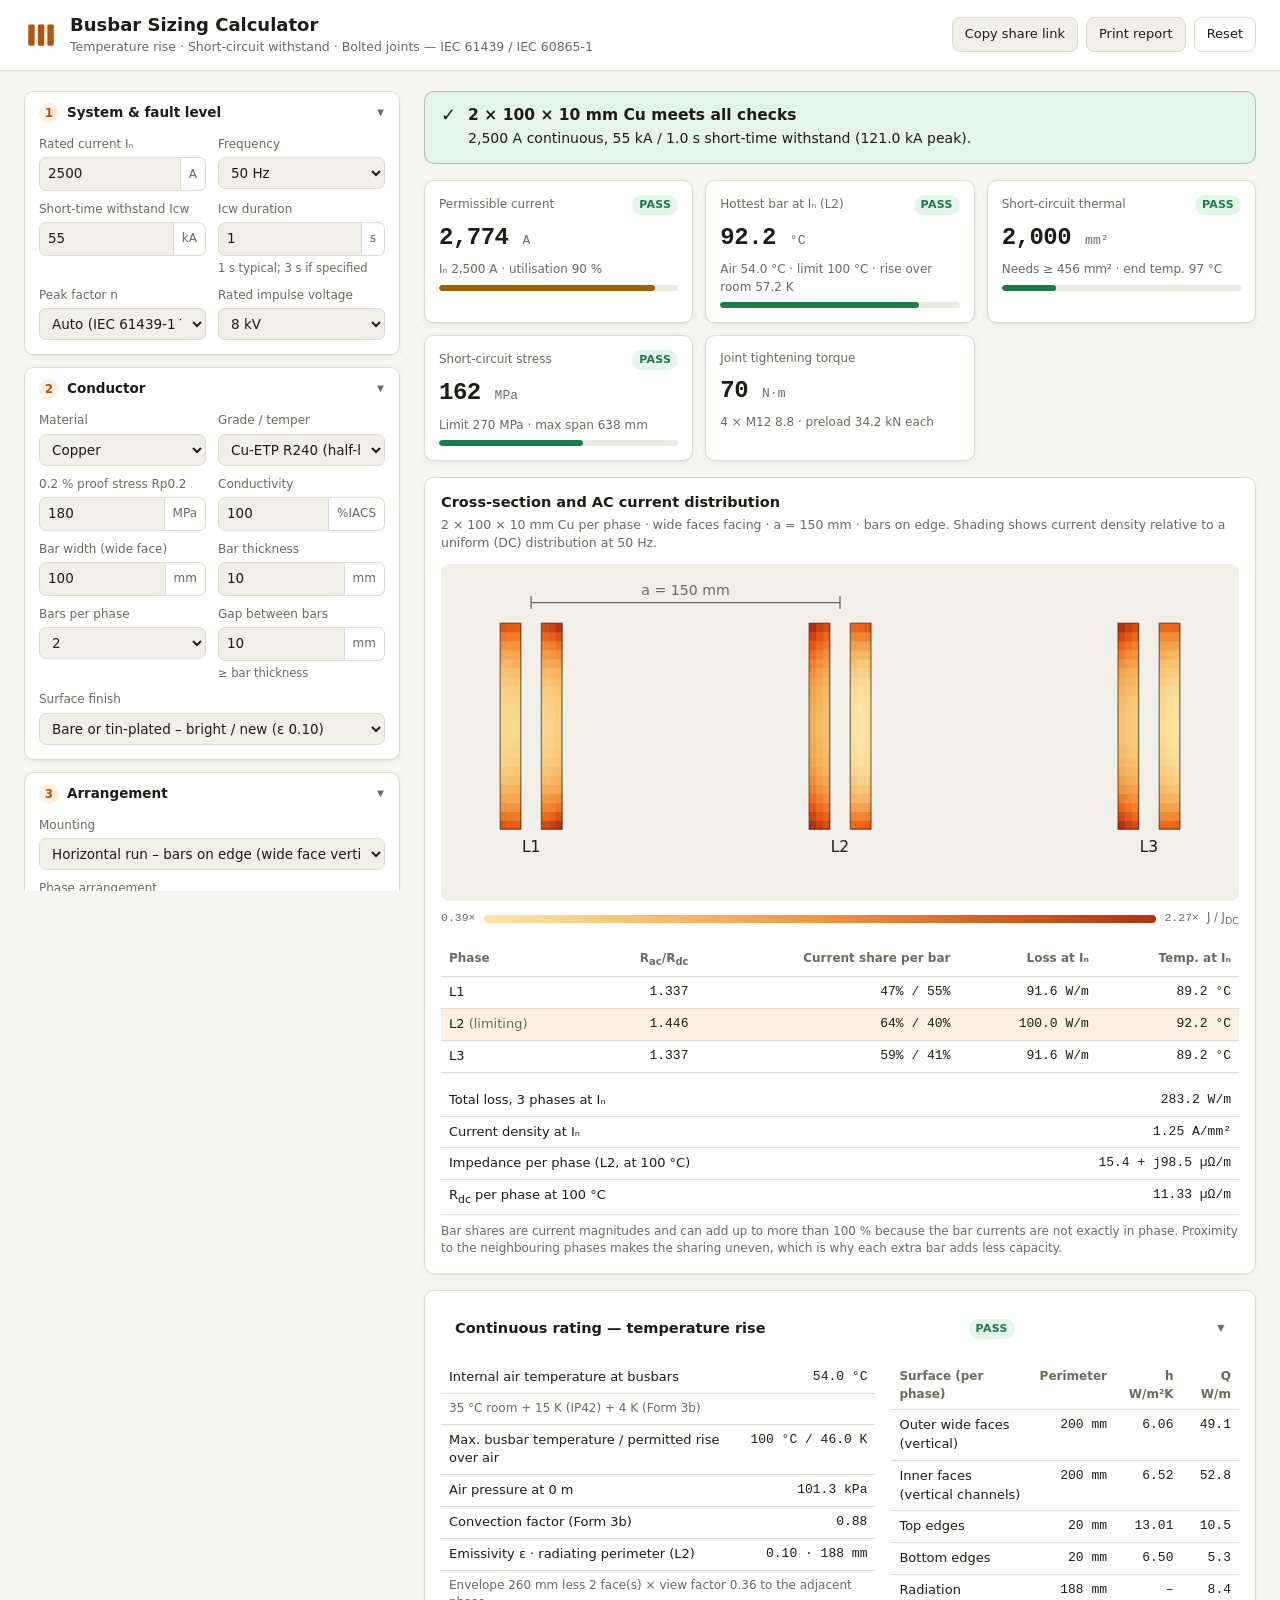
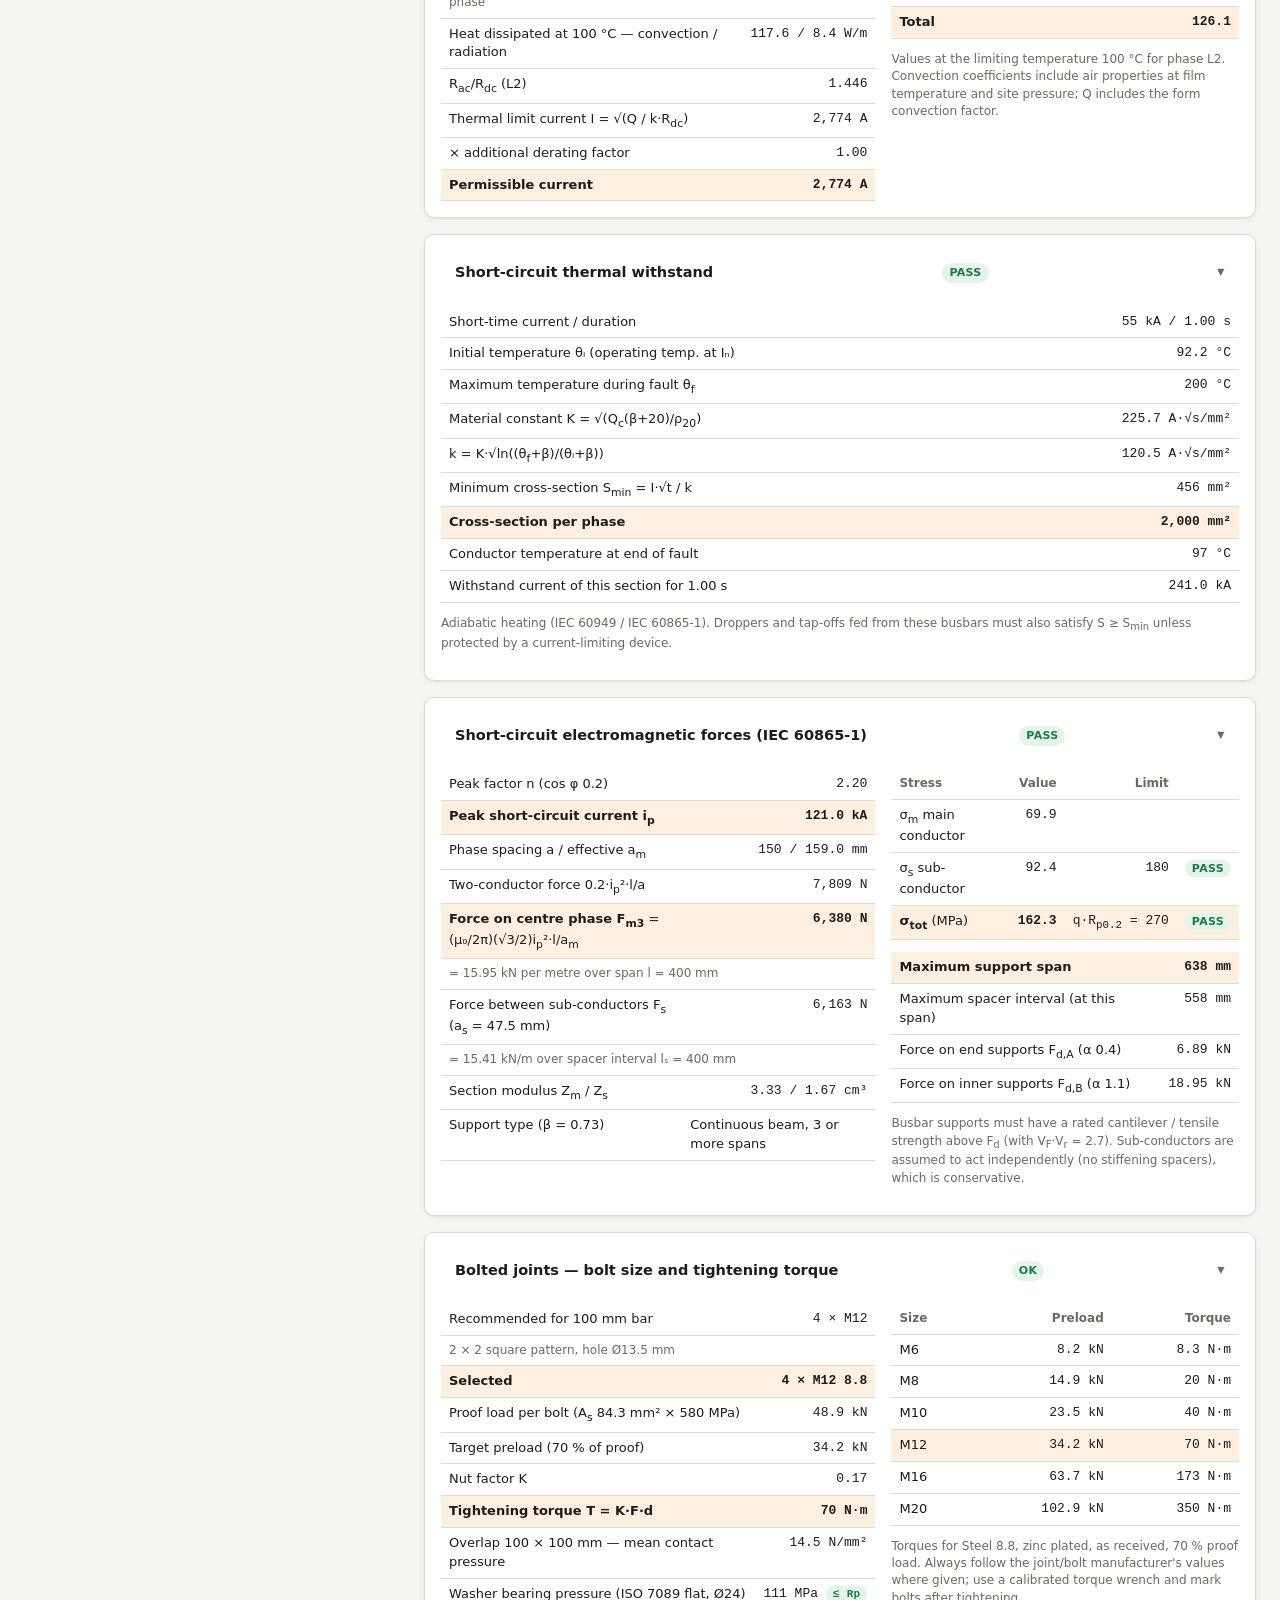
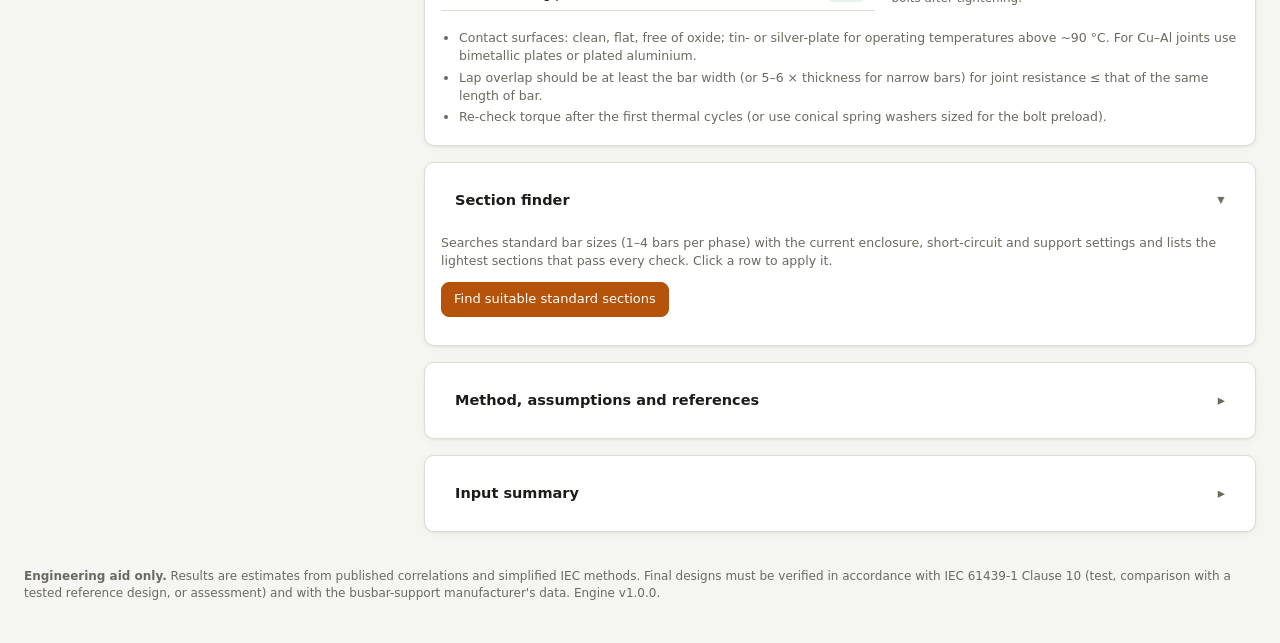
==== index.html @ fc618008 "Busbar sizing calculator: temperature rise, short-circuit withstand, bolted joints" ====
<!doctype html>
<html lang="en">
<head>
  <meta charset="utf-8">
  <meta name="viewport" content="width=device-width, initial-scale=1">
  <title>Busbar Sizing Calculator</title>
  <meta name="description" content="LV switchboard busbar sizing: temperature rise with IP rating, form of separation and internal air temperature; AC skin/proximity effect; IEC 60865-1 short-circuit forces and stresses; bolted-joint torque.">
  <link rel="icon" href="data:image/svg+xml,%3Csvg xmlns='http://www.w3.org/2000/svg' viewBox='0 0 32 32'%3E%3Crect x='4' y='6' width='6' height='20' rx='1' fill='%23b45309'/%3E%3Crect x='13' y='6' width='6' height='20' rx='1' fill='%23b45309'/%3E%3Crect x='22' y='6' width='6' height='20' rx='1' fill='%23b45309'/%3E%3C/svg%3E">
  <link rel="stylesheet" href="css/styles.css">
</head>
<body>
  <header class="topbar">
    <div class="brand">
      <svg viewBox="0 0 32 32" aria-hidden="true"><rect x="4" y="6" width="6" height="20" rx="1"/><rect x="13" y="6" width="6" height="20" rx="1"/><rect x="22" y="6" width="6" height="20" rx="1"/></svg>
      <div>
        <h1>Busbar Sizing Calculator</h1>
        <p>Temperature rise · Short-circuit withstand · Bolted joints &mdash; IEC 61439 / IEC 60865-1</p>
      </div>
    </div>
    <div class="actions">
      <button type="button" id="btn-share" class="btn">Copy share link</button>
      <button type="button" id="btn-print" class="btn">Print report</button>
      <button type="button" id="btn-reset" class="btn btn-ghost">Reset</button>
    </div>
  </header>

  <main class="layout">
    <aside class="inputs" id="inputs" aria-label="Inputs"></aside>
    <section class="results" id="results" aria-live="polite">
      <p class="muted">Loading…</p>
    </section>
  </main>

  <footer class="foot">
    <p><strong>Engineering aid only.</strong> Results are estimates from published correlations and simplified IEC methods. Final designs must be
      verified in accordance with IEC 61439-1 Clause 10 (test, comparison with a tested reference design, or assessment) and with the
      busbar-support manufacturer's data. <span id="version"></span></p>
  </footer>

  <div id="toast" class="toast" role="status" hidden></div>

  <script src="js/busbar-engine.js"></script>
  <script src="js/app.js"></script>
</body>
</html>
---- css/styles.css ----
:root {
  --bg: #f5f5f2;
  --surface: #ffffff;
  --surface-2: #f0efea;
  --border: #dddbd2;
  --text: #1d1c19;
  --muted: #6b6960;
  --accent: #b45309;
  --accent-soft: #fdf0e1;
  --ok: #1d7a46;
  --ok-soft: #e4f4ea;
  --warn: #9a6200;
  --warn-soft: #fff4d6;
  --bad: #b42318;
  --bad-soft: #fde8e6;
  --bar-track: #ebe9e2;
  --shadow: 0 1px 2px rgba(0,0,0,.05), 0 2px 8px rgba(0,0,0,.04);
  --mono: ui-monospace, "Cascadia Mono", "SF Mono", Consolas, monospace;
  --radius: 10px;
  color-scheme: light;
}
@media (prefers-color-scheme: dark) {
  :root:not([data-theme="light"]) {
    --bg: #161614;
    --surface: #1f1f1c;
    --surface-2: #262622;
    --border: #36352f;
    --text: #ecebe6;
    --muted: #a3a197;
    --accent: #f59e0b;
    --accent-soft: #3a2a12;
    --ok: #4ade80;
    --ok-soft: #14301f;
    --warn: #fbbf24;
    --warn-soft: #3a2f10;
    --bad: #f87171;
    --bad-soft: #3b1a17;
    --bar-track: #2f2e29;
    --shadow: none;
    color-scheme: dark;
  }
}
:root[data-theme="dark"] {
  --bg: #161614; --surface: #1f1f1c; --surface-2: #262622; --border: #36352f; --text: #ecebe6; --muted: #a3a197;
  --accent: #f59e0b; --accent-soft: #3a2a12; --ok: #4ade80; --ok-soft: #14301f; --warn: #fbbf24; --warn-soft: #3a2f10;
  --bad: #f87171; --bad-soft: #3b1a17; --bar-track: #2f2e29; --shadow: none; color-scheme: dark;
}

* { box-sizing: border-box; }
html { -webkit-text-size-adjust: 100%; }
body {
  margin: 0; background: var(--bg); color: var(--text);
  font: 14px/1.45 system-ui, -apple-system, "Segoe UI", Roboto, sans-serif;
}
h1, h2, h3 { margin: 0; line-height: 1.2; }
.muted { color: var(--muted); }
.num { font-family: var(--mono); font-variant-numeric: tabular-nums; }

/* ---------- top bar */
.topbar {
  display: flex; align-items: center; justify-content: space-between; gap: 16px; flex-wrap: wrap;
  padding: 14px 24px; background: var(--surface); border-bottom: 1px solid var(--border);
  position: sticky; top: 0; z-index: 5;
}
.brand { display: flex; align-items: center; gap: 12px; }
.brand svg { width: 34px; height: 34px; fill: var(--accent); flex: none; }
.brand h1 { font-size: 18px; }
.brand p { margin: 2px 0 0; color: var(--muted); font-size: 12.5px; }
.actions { display: flex; gap: 8px; flex-wrap: wrap; }
.btn {
  font: inherit; font-size: 13px; padding: 7px 12px; border-radius: 8px; cursor: pointer;
  border: 1px solid var(--border); background: var(--surface-2); color: var(--text);
}
.btn:hover { border-color: var(--accent); }
.btn-primary { background: var(--accent); border-color: var(--accent); color: #fff; }
.btn-primary:hover { filter: brightness(1.08); }
.btn-ghost { background: transparent; }

/* ---------- layout */
.layout {
  display: grid; grid-template-columns: minmax(300px, 380px) minmax(0, 1fr); gap: 20px;
  padding: 20px 24px; max-width: 1500px; margin: 0 auto; align-items: start;
}
.inputs { display: flex; flex-direction: column; gap: 12px; position: sticky; top: 84px; max-height: calc(100vh - 100px); overflow-y: auto; padding-right: 4px; }
.results { display: flex; flex-direction: column; gap: 16px; min-width: 0; }

/* ---------- input cards */
.card { background: var(--surface); border: 1px solid var(--border); border-radius: var(--radius); box-shadow: var(--shadow); }
details.card > summary {
  list-style: none; cursor: pointer; padding: 11px 14px; font-weight: 600; font-size: 13.5px;
  display: flex; align-items: center; justify-content: space-between; gap: 8px;
}
details.card > summary::-webkit-details-marker { display: none; }
details.card > summary::after { content: "▸"; color: var(--muted); transition: transform .15s; }
details.card[open] > summary::after { transform: rotate(90deg); }
details.card > summary .step {
  display: inline-grid; place-items: center; width: 20px; height: 20px; border-radius: 50%;
  background: var(--accent-soft); color: var(--accent); font-size: 11.5px; margin-right: 8px;
}
.fields { padding: 2px 14px 14px; display: grid; grid-template-columns: 1fr 1fr; gap: 10px 12px; }
.field { display: flex; flex-direction: column; gap: 4px; min-width: 0; }
.field.full { grid-column: 1 / -1; }
.field label { font-size: 12px; color: var(--muted); }
.field .control { display: flex; align-items: stretch; }
.field input, .field select {
  font: inherit; font-size: 13.5px; width: 100%; min-width: 0; padding: 6px 8px; border-radius: 7px;
  border: 1px solid var(--border); background: var(--surface-2); color: var(--text);
}
.field input:focus, .field select:focus { outline: 2px solid var(--accent); outline-offset: -1px; border-color: var(--accent); }
.field .unit {
  display: grid; place-items: center; padding: 0 8px; font-size: 12px; color: var(--muted);
  border: 1px solid var(--border); border-left: 0; border-radius: 0 7px 7px 0; background: var(--surface);
}
.field .control.has-unit input { border-radius: 7px 0 0 7px; }
.field .hint { font-size: 11.5px; color: var(--muted); }
.field[hidden] { display: none; }

.assume-table { width: 100%; border-collapse: collapse; font-size: 12.5px; }
.assume-table th, .assume-table td { padding: 4px 6px; text-align: left; border-bottom: 1px solid var(--border); }
.assume-table input { width: 64px; font: inherit; font-size: 12.5px; padding: 3px 6px; border-radius: 6px; border: 1px solid var(--border); background: var(--surface-2); color: var(--text); }
.assume-wrap { grid-column: 1 / -1; display: flex; flex-direction: column; gap: 10px; }
.assume-wrap h4 { margin: 4px 0 0; font-size: 12.5px; }

/* ---------- results */
.banner { padding: 14px 16px; border-radius: var(--radius); border: 1px solid; display: flex; gap: 12px; align-items: flex-start; }
.banner.ok { background: var(--ok-soft); border-color: color-mix(in srgb, var(--ok) 35%, transparent); }
.banner.bad { background: var(--bad-soft); border-color: color-mix(in srgb, var(--bad) 35%, transparent); }
.banner.warn { background: var(--warn-soft); border-color: color-mix(in srgb, var(--warn) 35%, transparent); }
.banner .icon { font-size: 18px; line-height: 1; }
.banner h2 { font-size: 15.5px; }
.banner ul { margin: 6px 0 0; padding-left: 18px; }
.banner p { margin: 4px 0 0; }

.kpis { display: grid; grid-template-columns: repeat(auto-fit, minmax(200px, 1fr)); gap: 12px; }
.kpi { padding: 14px; display: flex; flex-direction: column; gap: 6px; }
.kpi .label { font-size: 12px; color: var(--muted); display: flex; justify-content: space-between; align-items: center; gap: 6px; }
.kpi .value { font-size: 24px; font-weight: 650; font-family: var(--mono); letter-spacing: -0.5px; }
.kpi .value small { font-size: 13px; font-weight: 500; color: var(--muted); letter-spacing: 0; }
.kpi .sub { font-size: 12px; color: var(--muted); }
.meter { height: 6px; border-radius: 3px; background: var(--bar-track); overflow: hidden; }
.meter > span { display: block; height: 100%; border-radius: 3px; background: var(--ok); }
.meter.warn > span { background: var(--warn); }
.meter.bad > span { background: var(--bad); }

.badge { font-size: 11px; font-weight: 650; padding: 2px 7px; border-radius: 99px; letter-spacing: .3px; white-space: nowrap; }
.badge.ok { background: var(--ok-soft); color: var(--ok); }
.badge.bad { background: var(--bad-soft); color: var(--bad); }
.badge.warn { background: var(--warn-soft); color: var(--warn); }

.panel { padding: 16px; }
.panel > h3, details.panel > summary { font-size: 14.5px; font-weight: 650; }
details.panel > summary { cursor: pointer; list-style: none; display: flex; justify-content: space-between; align-items: center; gap: 8px; }
details.panel > summary::-webkit-details-marker { display: none; }
details.panel > summary::after { content: "▸"; color: var(--muted); transition: transform .15s; }
details.panel[open] > summary::after { transform: rotate(90deg); }
details.panel[open] > summary { margin-bottom: 12px; }
.panel .lead { margin: 4px 0 12px; color: var(--muted); font-size: 12.5px; }

.grid-2 { display: grid; grid-template-columns: minmax(0, 1.25fr) minmax(0, 1fr); gap: 16px; align-items: start; }
.grid-xsec { grid-template-columns: minmax(0, 1fr) minmax(0, 1fr); }
.grid-xsec .xsec { max-height: 420px; }
@media (max-width: 1400px) { .grid-xsec { grid-template-columns: 1fr; } }

table.data { width: 100%; border-collapse: collapse; font-size: 13px; }
table.data th, table.data td { padding: 6px 8px; border-bottom: 1px solid var(--border); text-align: left; vertical-align: top; }
table.data th { font-weight: 600; color: var(--muted); font-size: 12px; }
table.data td.r, table.data th.r { text-align: right; }
table.data td.num { font-family: var(--mono); white-space: nowrap; text-align: right; }
table.data tr.sub td { color: var(--muted); font-size: 12px; }
table.data tr.highlight td { background: var(--accent-soft); }
table.data tr.click { cursor: pointer; }
table.data tr.click:hover td { background: var(--surface-2); }
.table-scroll { overflow-x: auto; }

.xsec { width: 100%; height: auto; display: block; background: var(--surface-2); border-radius: 8px; }
.xsec text { font: 12px system-ui, sans-serif; fill: var(--text); }
.xsec .dim { stroke: var(--muted); stroke-width: 1; fill: none; }
.xsec .dimtext { fill: var(--muted); font-size: 11px; }
.legend { display: flex; align-items: center; gap: 8px; font-size: 11.5px; color: var(--muted); margin-top: 8px; }
.legend .ramp { flex: 1; height: 8px; border-radius: 4px; }

.notes { margin: 10px 0 0; padding-left: 18px; font-size: 12.5px; }
.notes li { margin: 3px 0; }
.formula { font-family: var(--mono); font-size: 12.5px; background: var(--surface-2); padding: 2px 6px; border-radius: 5px; }
.method h4 { margin: 14px 0 4px; font-size: 13px; }
.method p, .method li { font-size: 12.8px; color: var(--text); }
.method ul { padding-left: 18px; }

.foot { max-width: 1500px; margin: 0 auto; padding: 4px 24px 28px; color: var(--muted); font-size: 12px; }

.toast {
  position: fixed; bottom: 20px; left: 50%; transform: translateX(-50%); background: var(--text); color: var(--bg);
  padding: 9px 16px; border-radius: 8px; font-size: 13px; z-index: 20; box-shadow: 0 4px 16px rgba(0,0,0,.2);
}
.print-only { display: none; }

@media (max-width: 980px) {
  .layout { grid-template-columns: 1fr; padding: 16px; }
  .inputs { position: static; max-height: none; overflow: visible; padding-right: 0; }
  .grid-2 { grid-template-columns: 1fr; }
  .topbar { padding: 12px 16px; position: static; }
}
@media (max-width: 420px) {
  .fields { grid-template-columns: 1fr; }
  .kpi .value { font-size: 21px; }
}

@media print {
  :root { --bg: #fff; --surface: #fff; --surface-2: #f6f6f6; --text: #000; --muted: #444; --border: #ccc; }
  body { font-size: 11px; }
  .topbar .actions, .inputs, #autosize-panel, .no-print { display: none !important; }
  .topbar { position: static; border: 0; padding: 0 0 8px; }
  .layout { display: block; padding: 0; }
  .results { gap: 10px; }
  .card { box-shadow: none; break-inside: avoid; }
  details.panel > summary::after { display: none; }
  .print-only { display: block; }
}
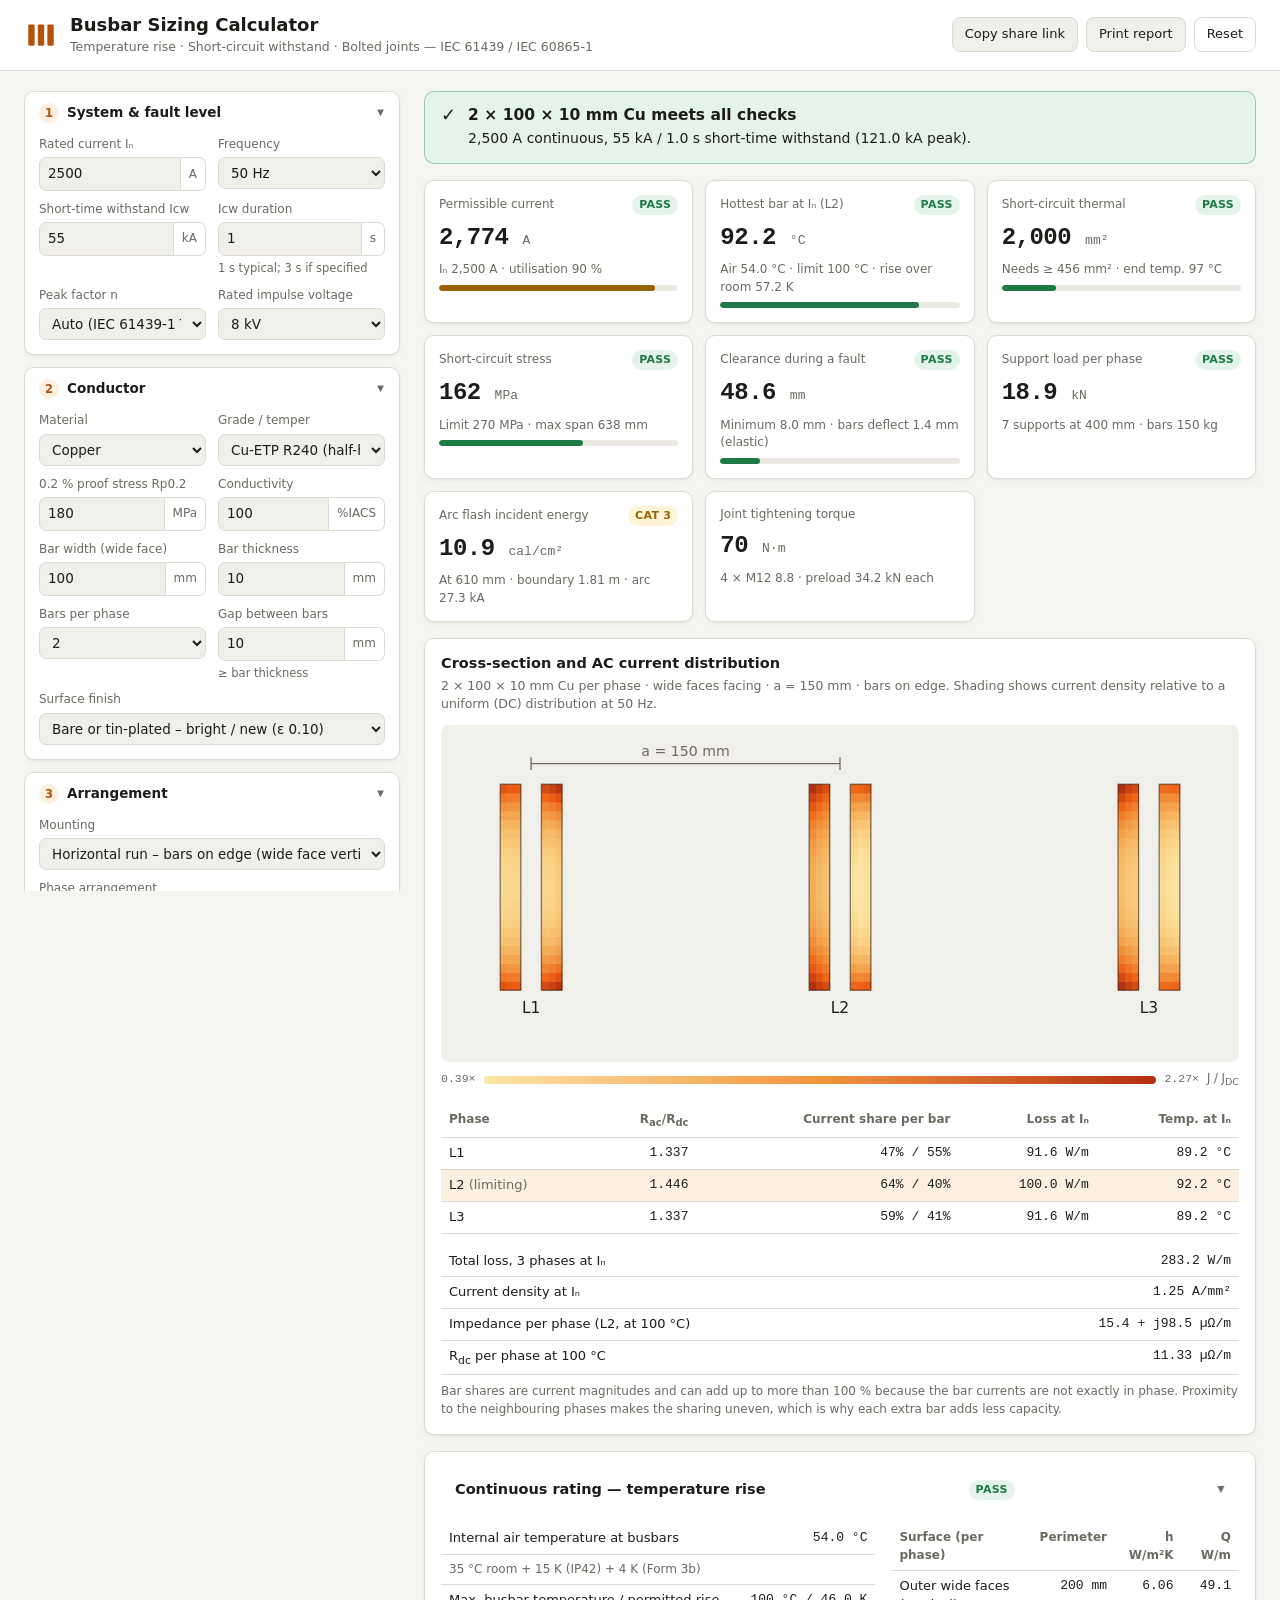
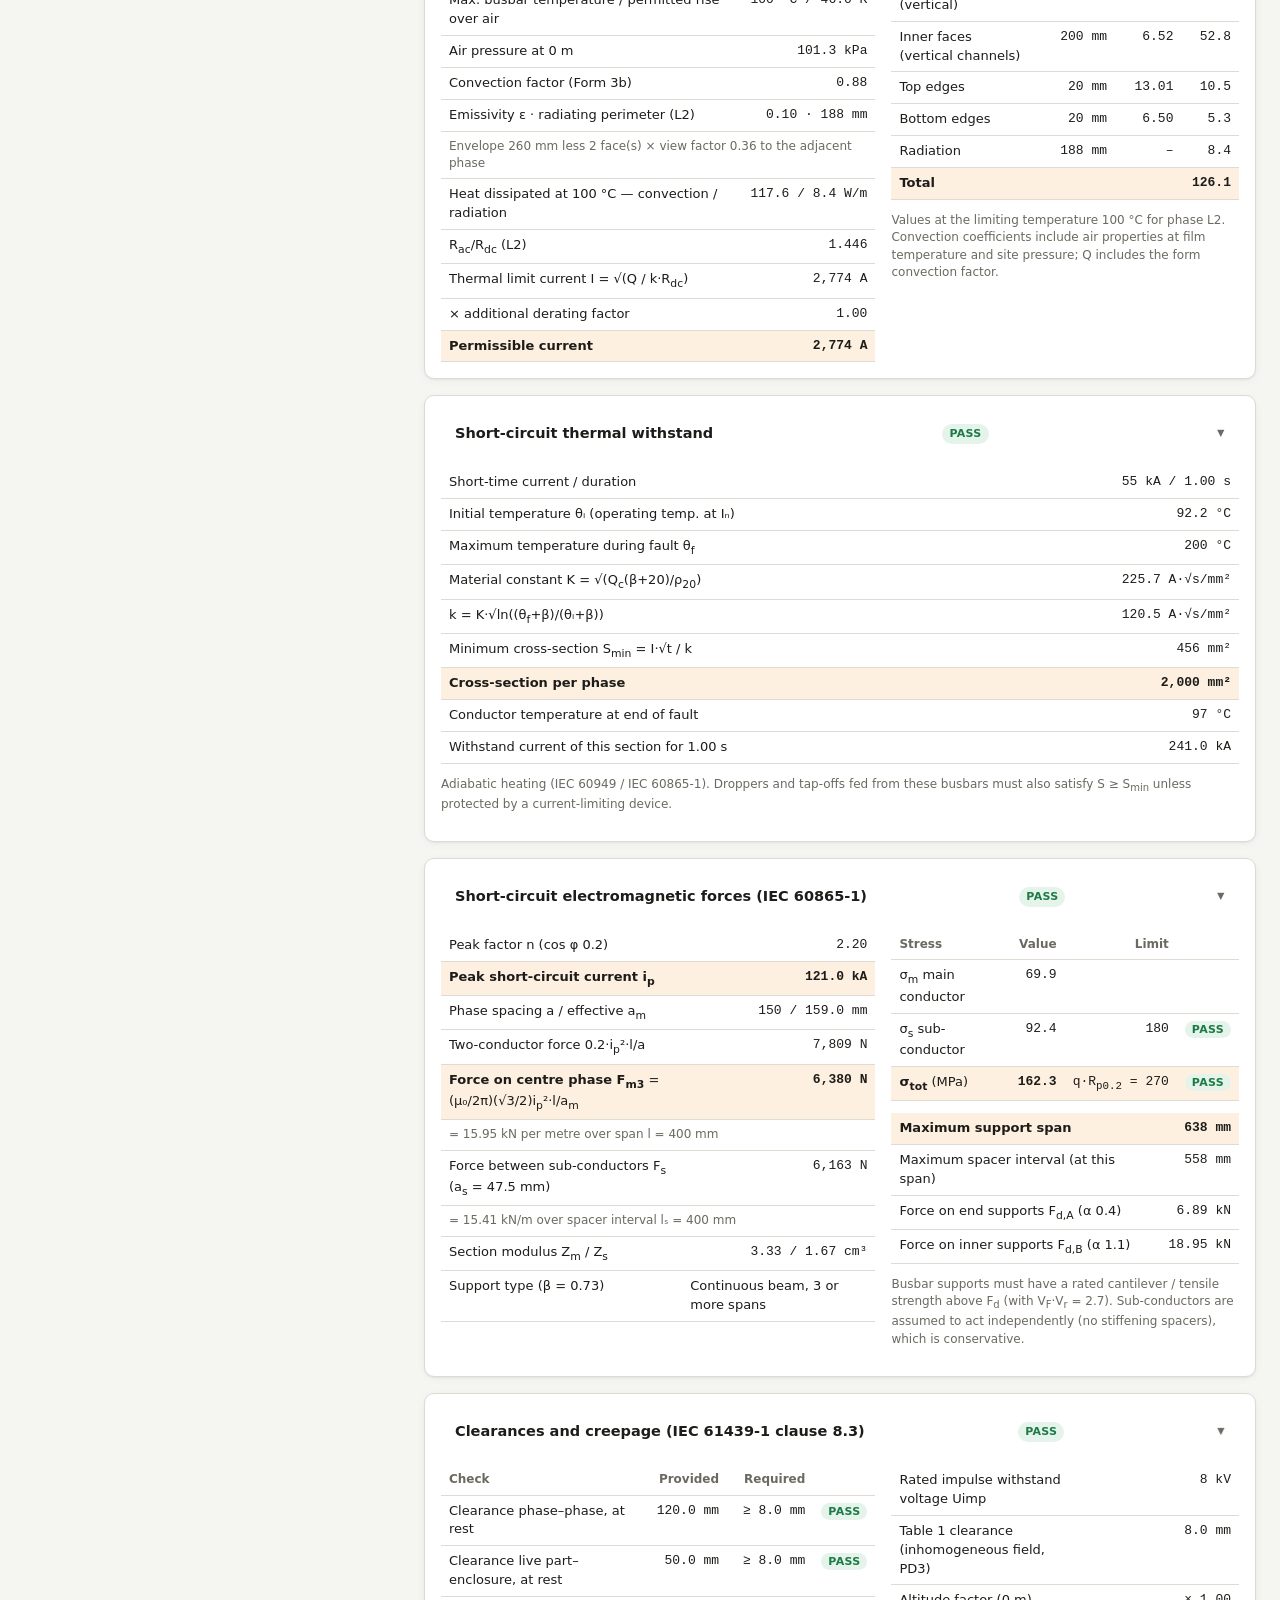
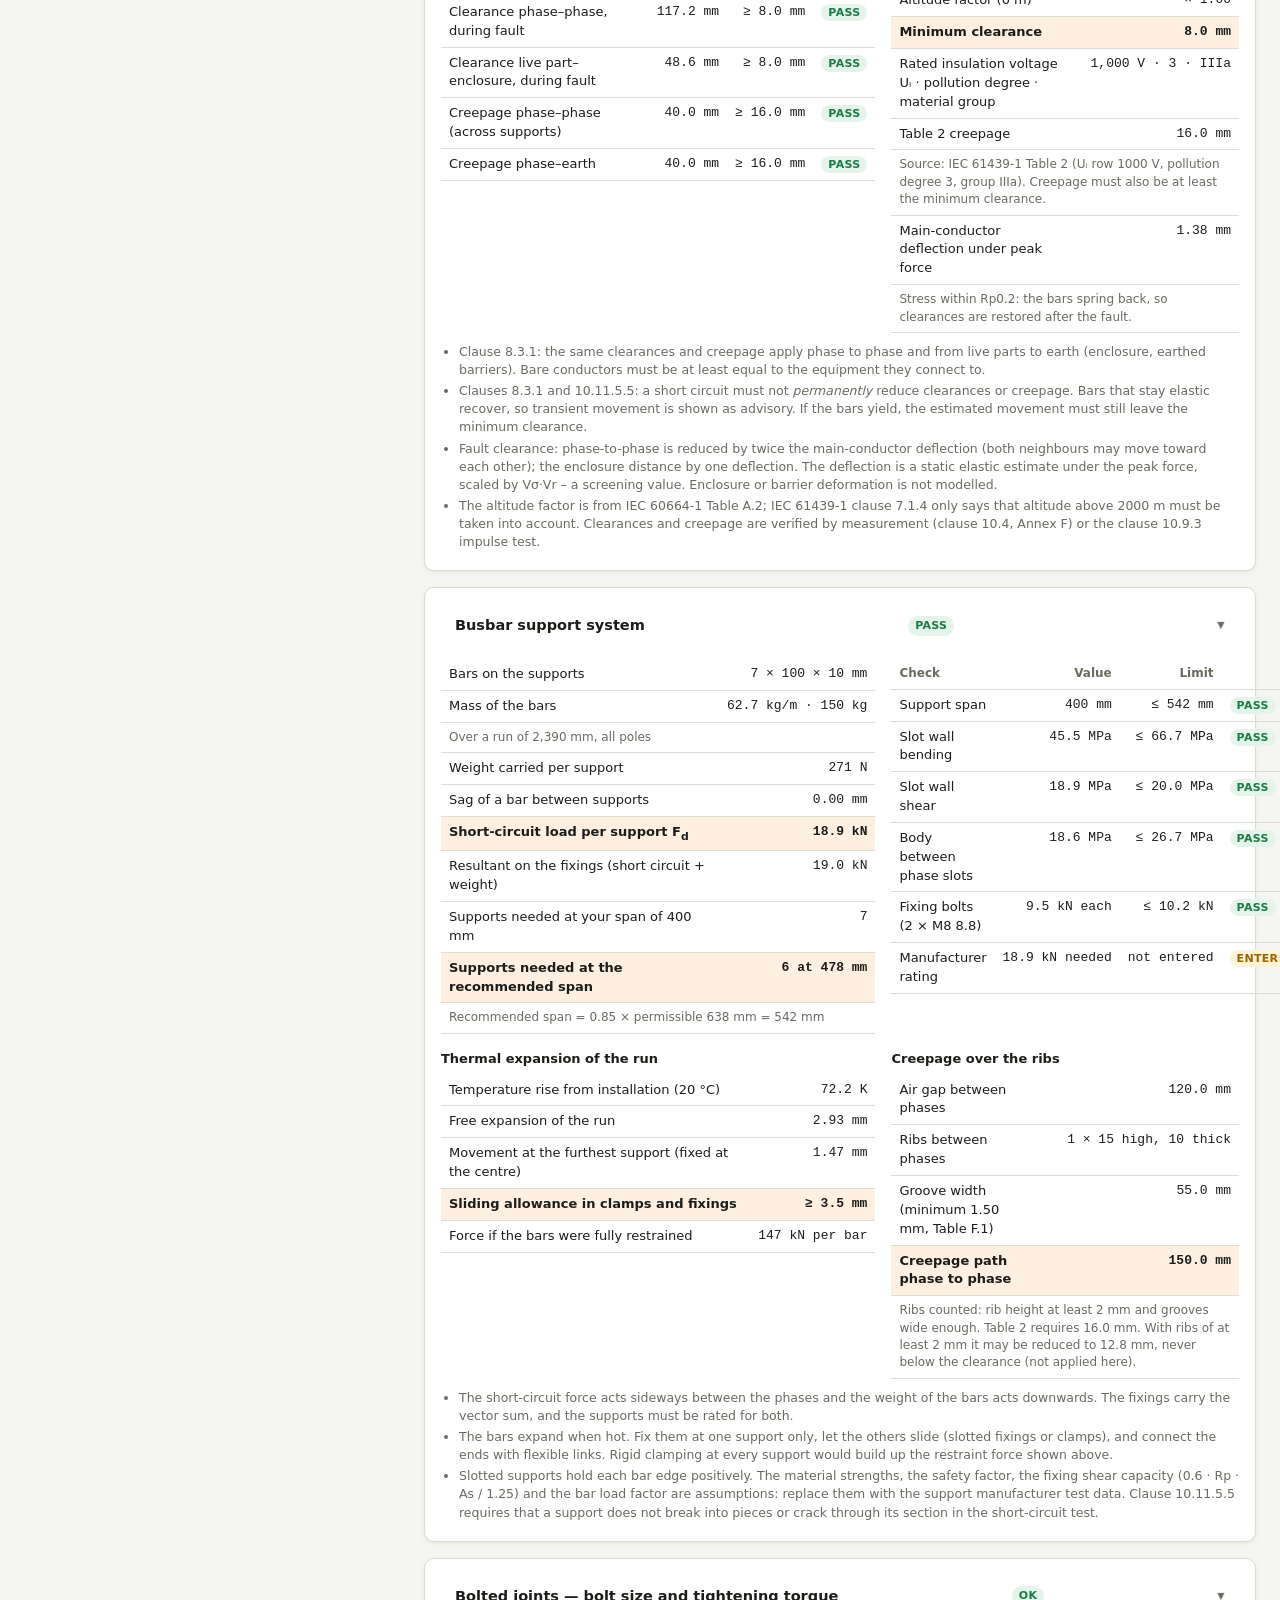
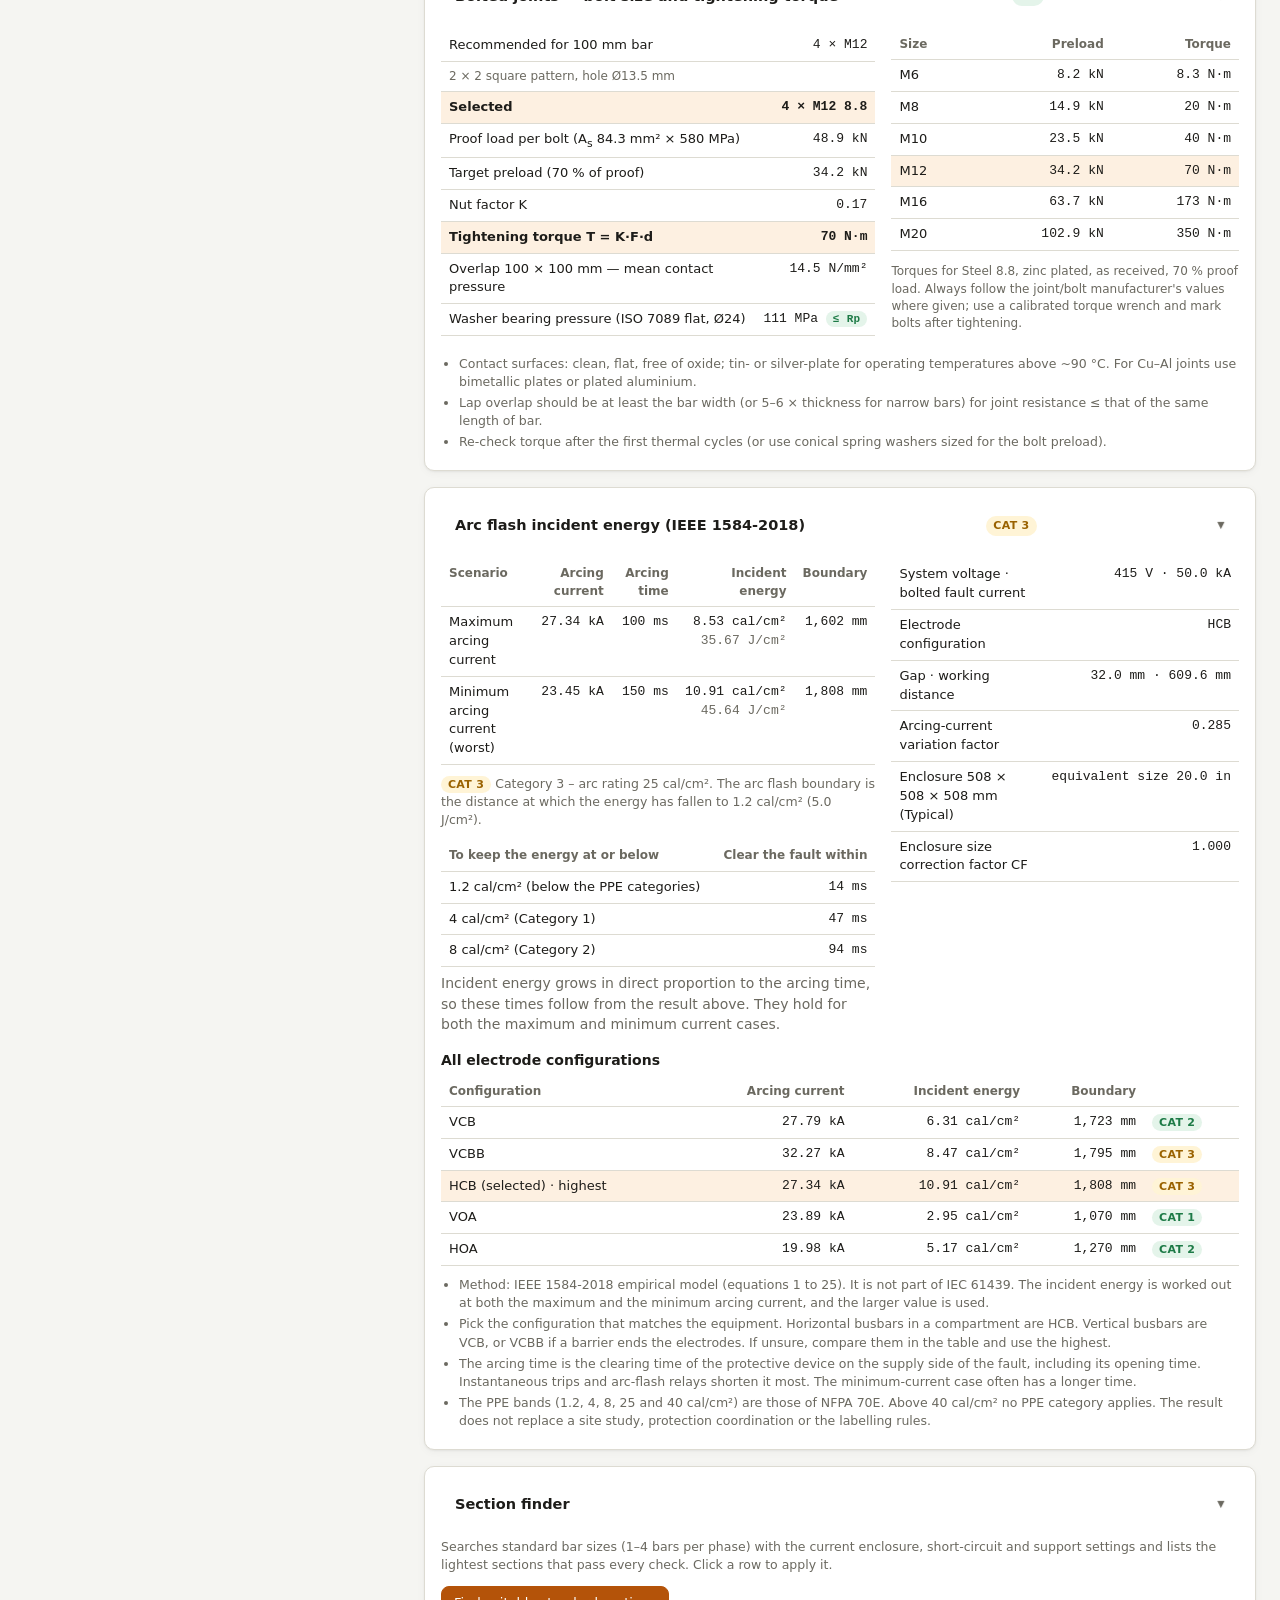
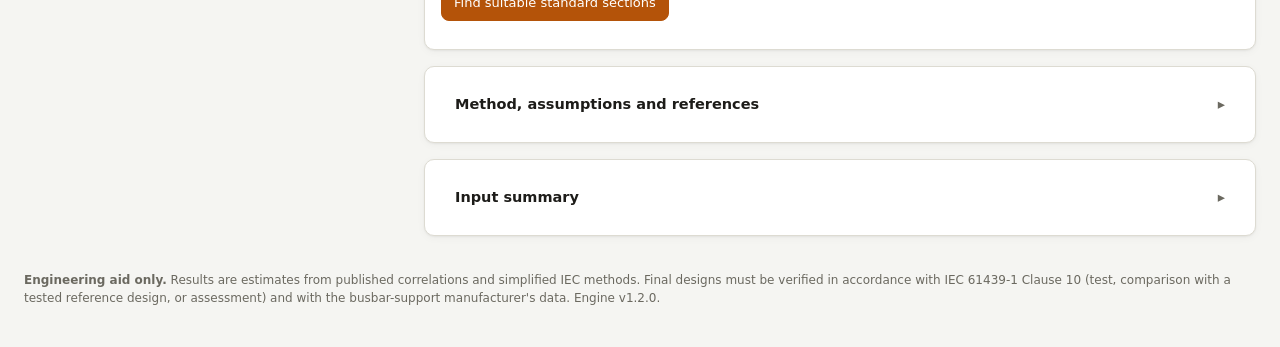
==== commit 4f2afbd8: "Add arc flash calculation (IEEE 1584-2018) New js/arcflash.js with the IEEE 1584-2018 model for 208 " ====
--- a/index.html
+++ b/index.html
@@ -40,6 +40,7 @@
   <div id="toast" class="toast" role="status" hidden></div>
 
   <script src="js/busbar-engine.js"></script>
+  <script src="js/arcflash.js"></script>
   <script src="js/app.js"></script>
 </body>
 </html>
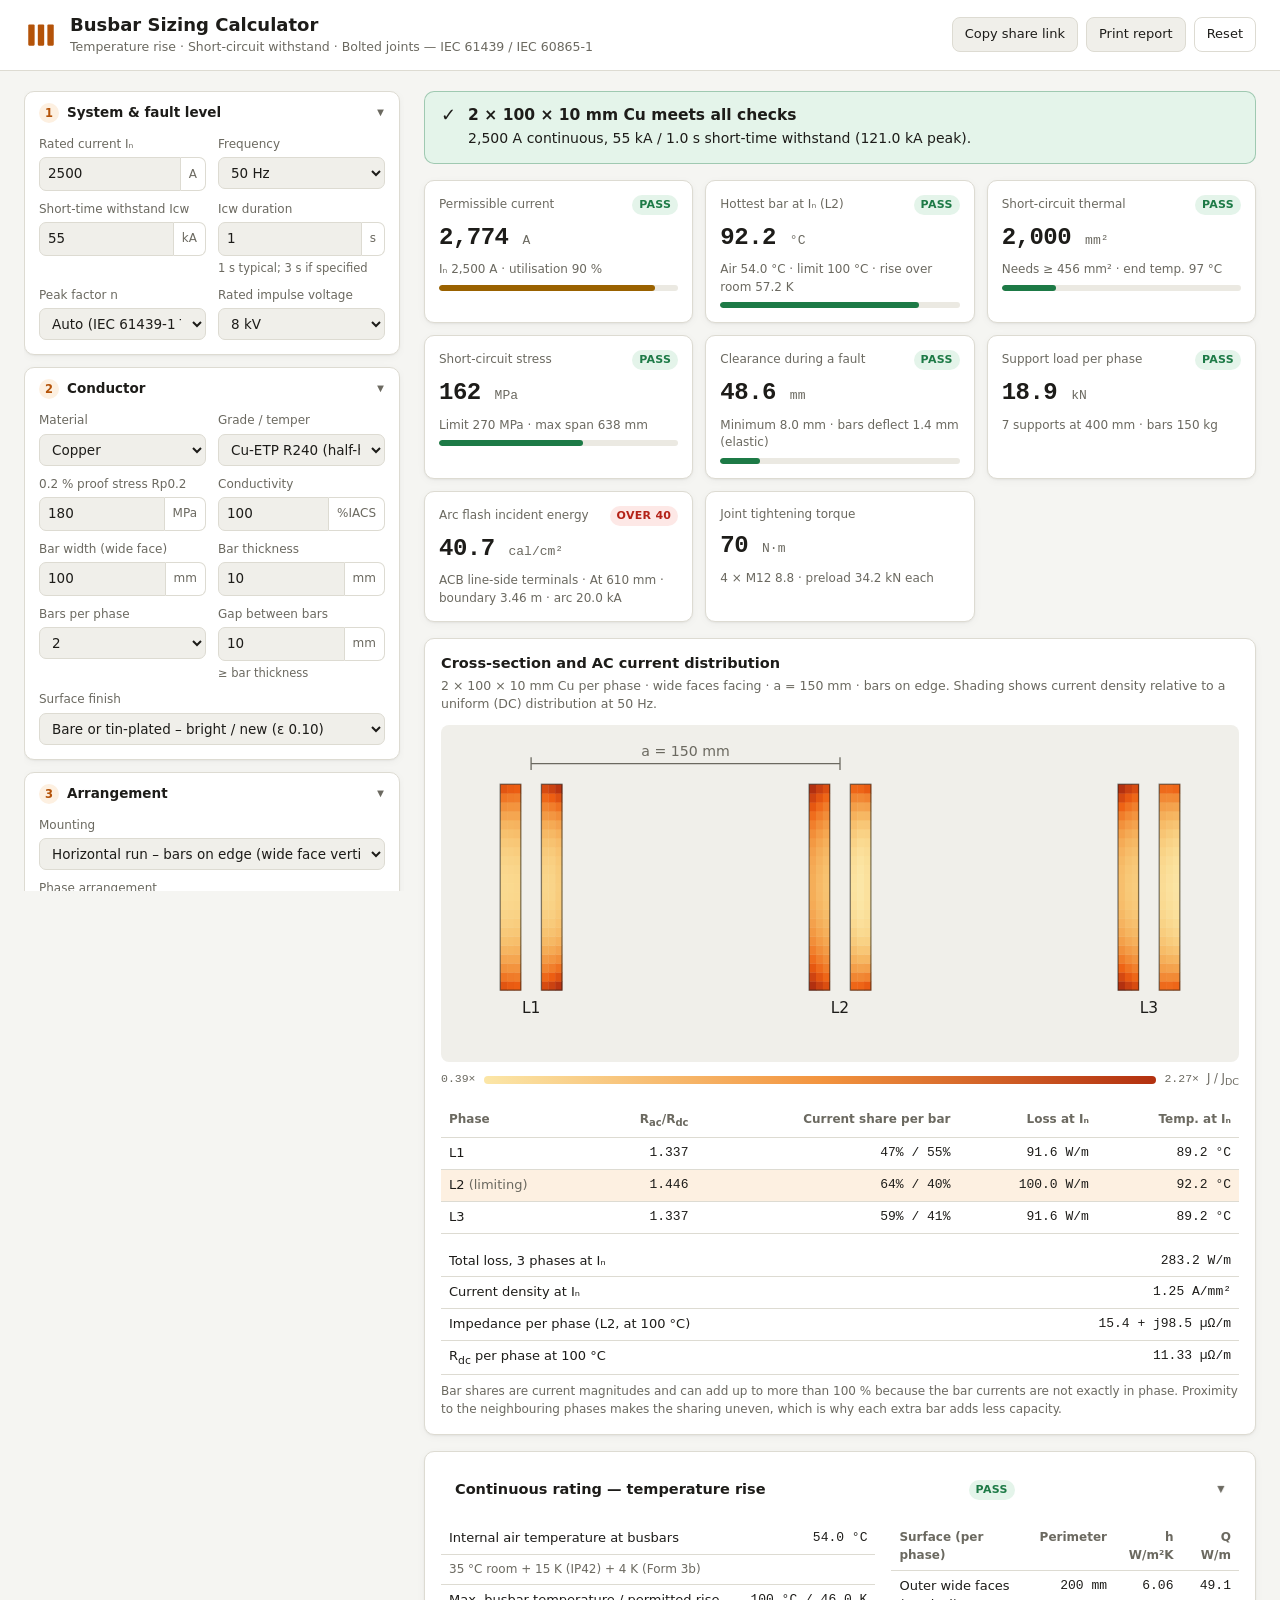
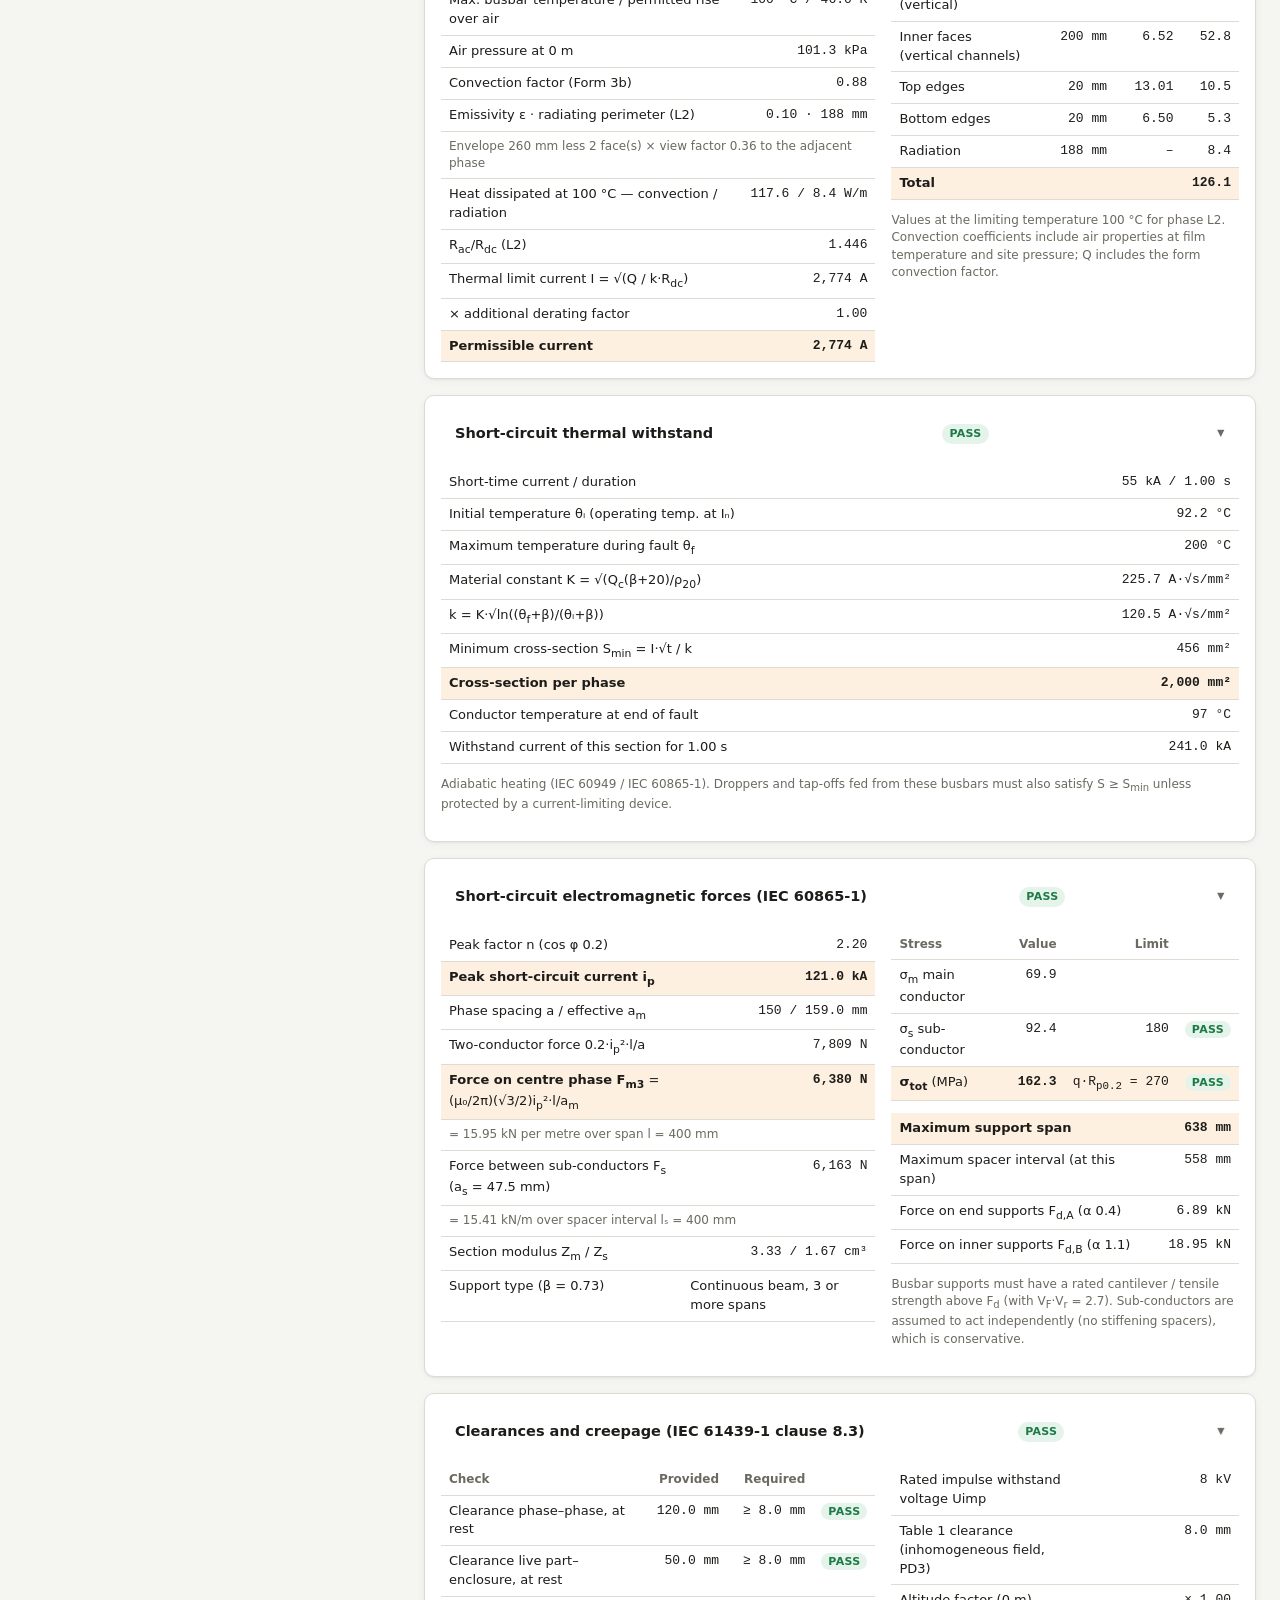
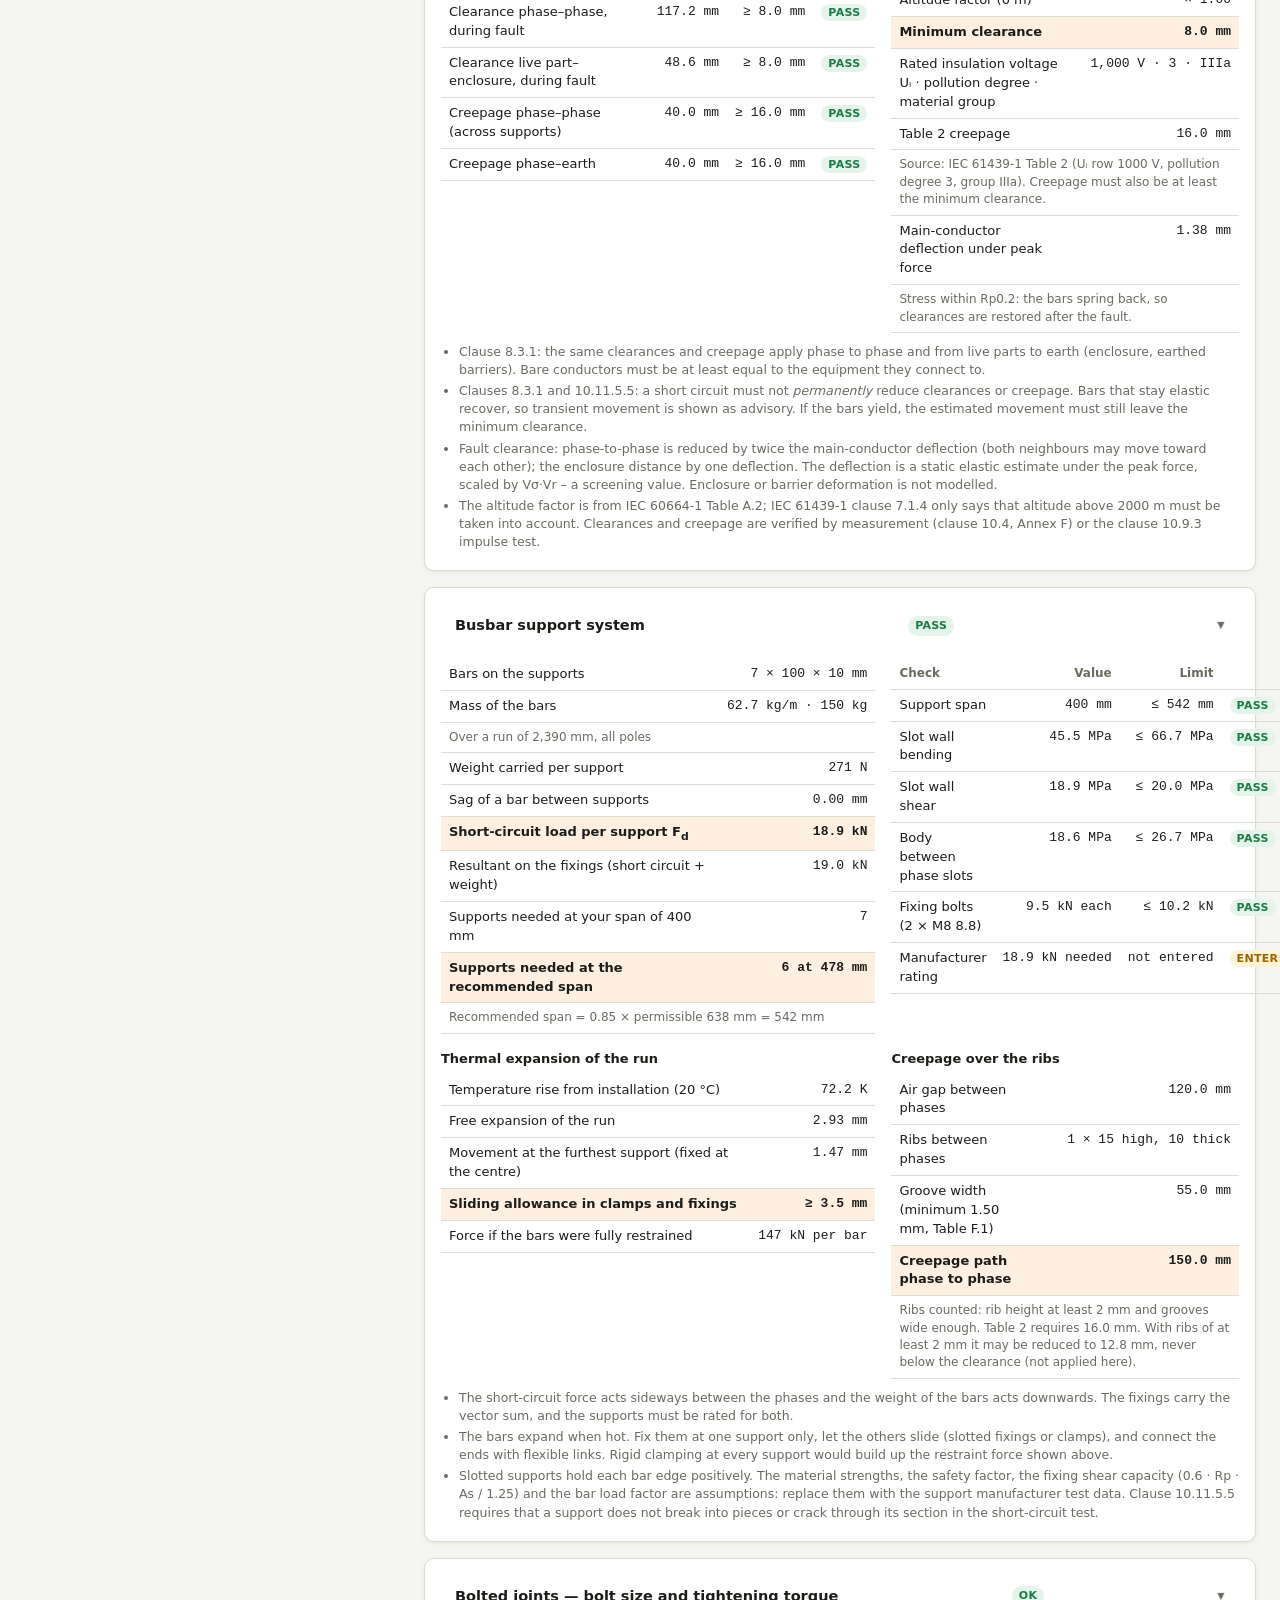
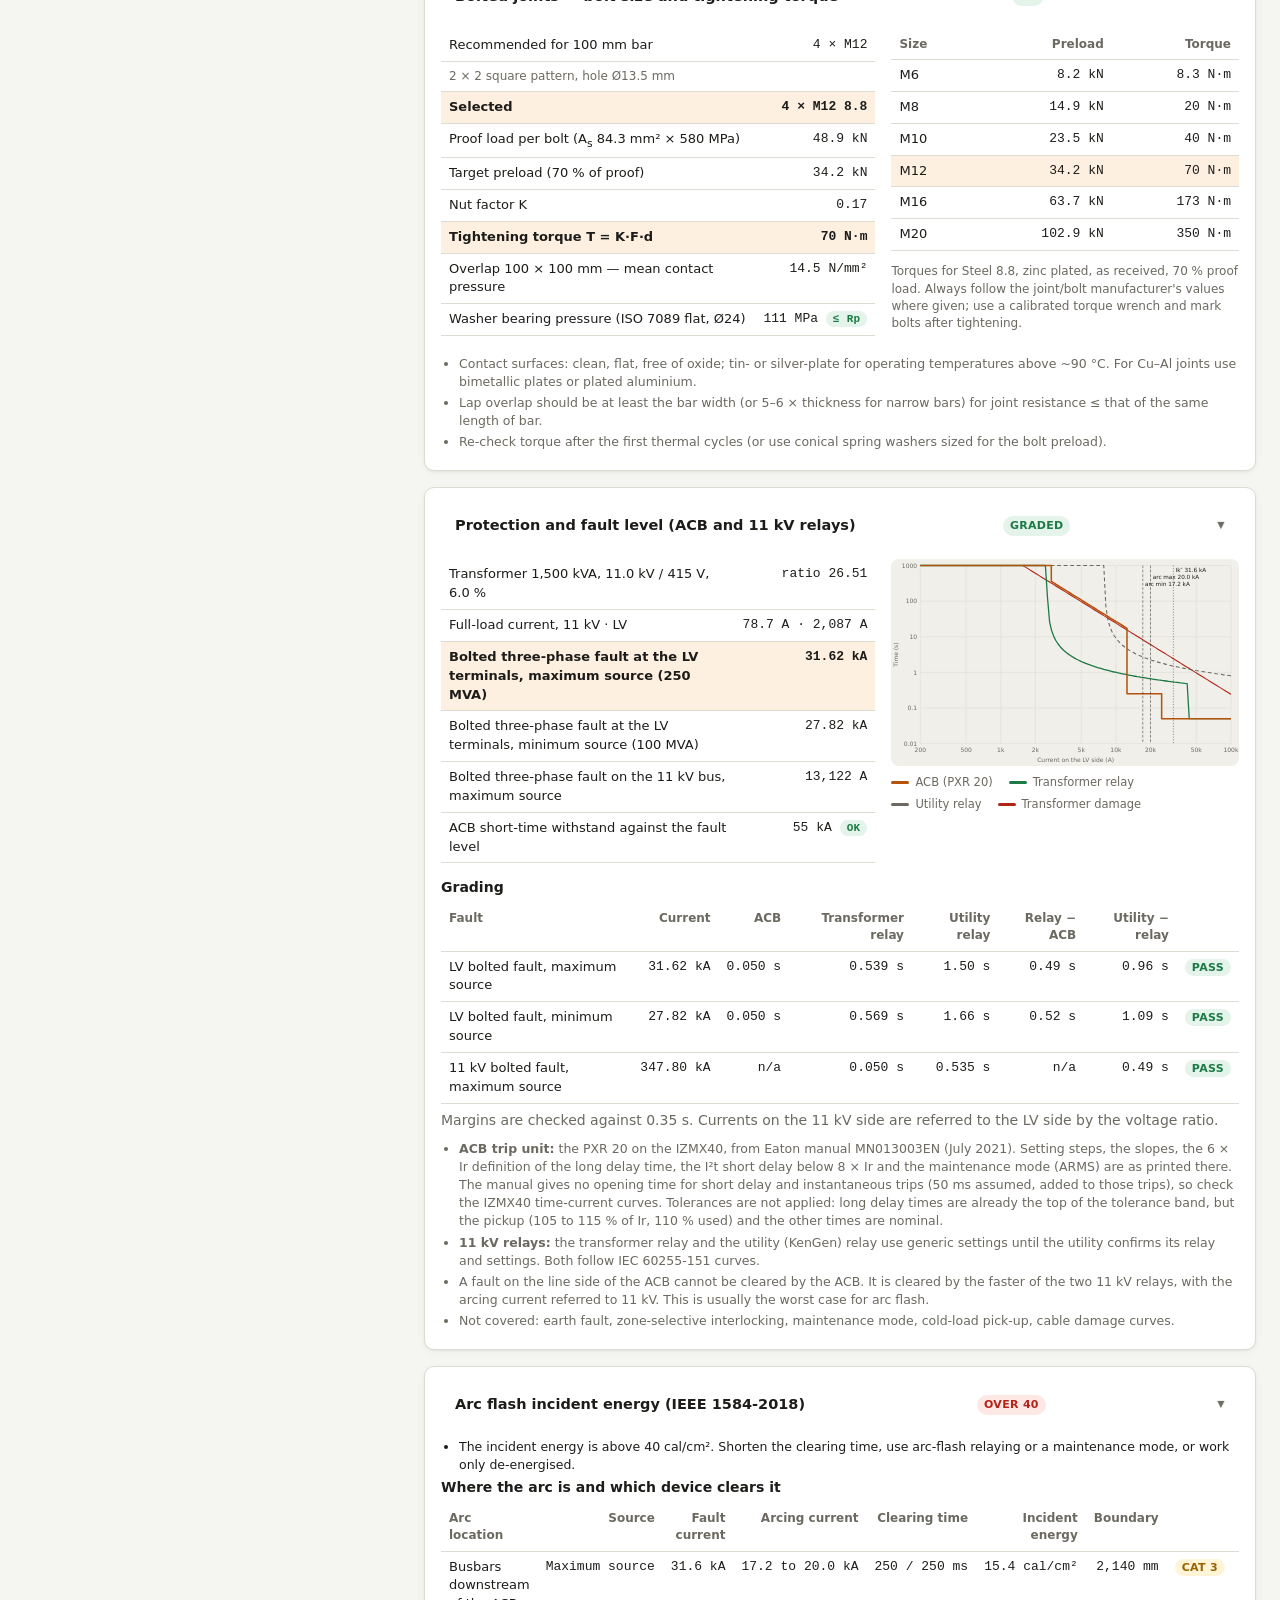
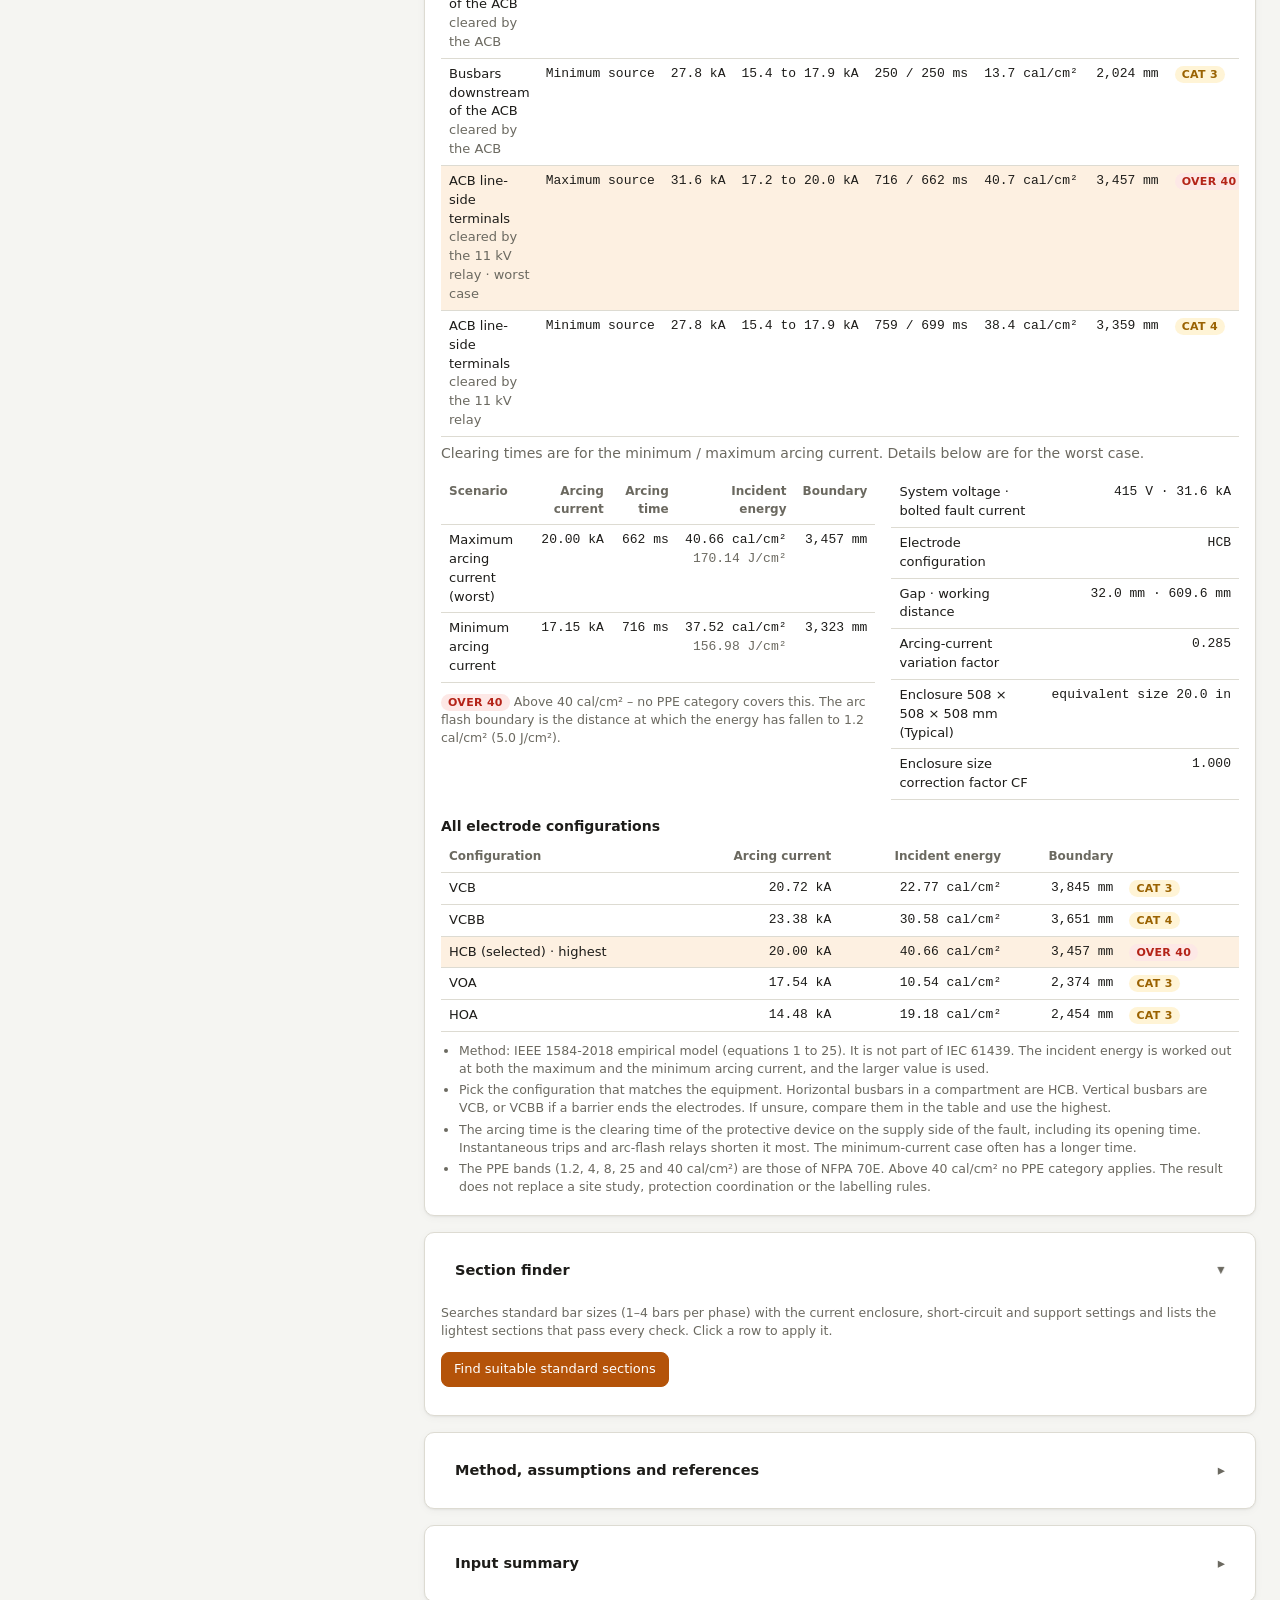
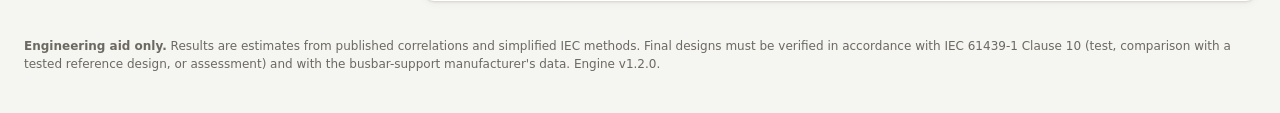
==== commit 61eb7e70: "Add protection and fault-level module with Eaton PXR 20 ACB model New js/protection.js: LV fault lev" ====
--- a/index.html
+++ b/index.html
@@ -41,6 +41,7 @@
 
   <script src="js/busbar-engine.js"></script>
   <script src="js/arcflash.js"></script>
+  <script src="js/protection.js"></script>
   <script src="js/app.js"></script>
 </body>
 </html>
--- a/css/styles.css
+++ b/css/styles.css
@@ -216,3 +216,12 @@
   details.panel > summary::after { display: none; }
   .print-only { display: block; }
 }
+
+/* time-current chart */
+.tcc { width: 100%; height: auto; display: block; background: var(--surface-2); border-radius: 8px; }
+.tcc text { font: 11px system-ui, sans-serif; fill: var(--muted); }
+.tcc text.tl { fill: var(--text); font-size: 10.5px; }
+.tcc .grid { stroke: var(--border); stroke-width: 1; }
+.tcc-legend { flex-wrap: wrap; gap: 6px 16px; }
+.tcc-legend span { display: inline-flex; align-items: center; gap: 6px; }
+.tcc-legend i { display: inline-block; width: 18px; height: 3px; border-radius: 2px; }
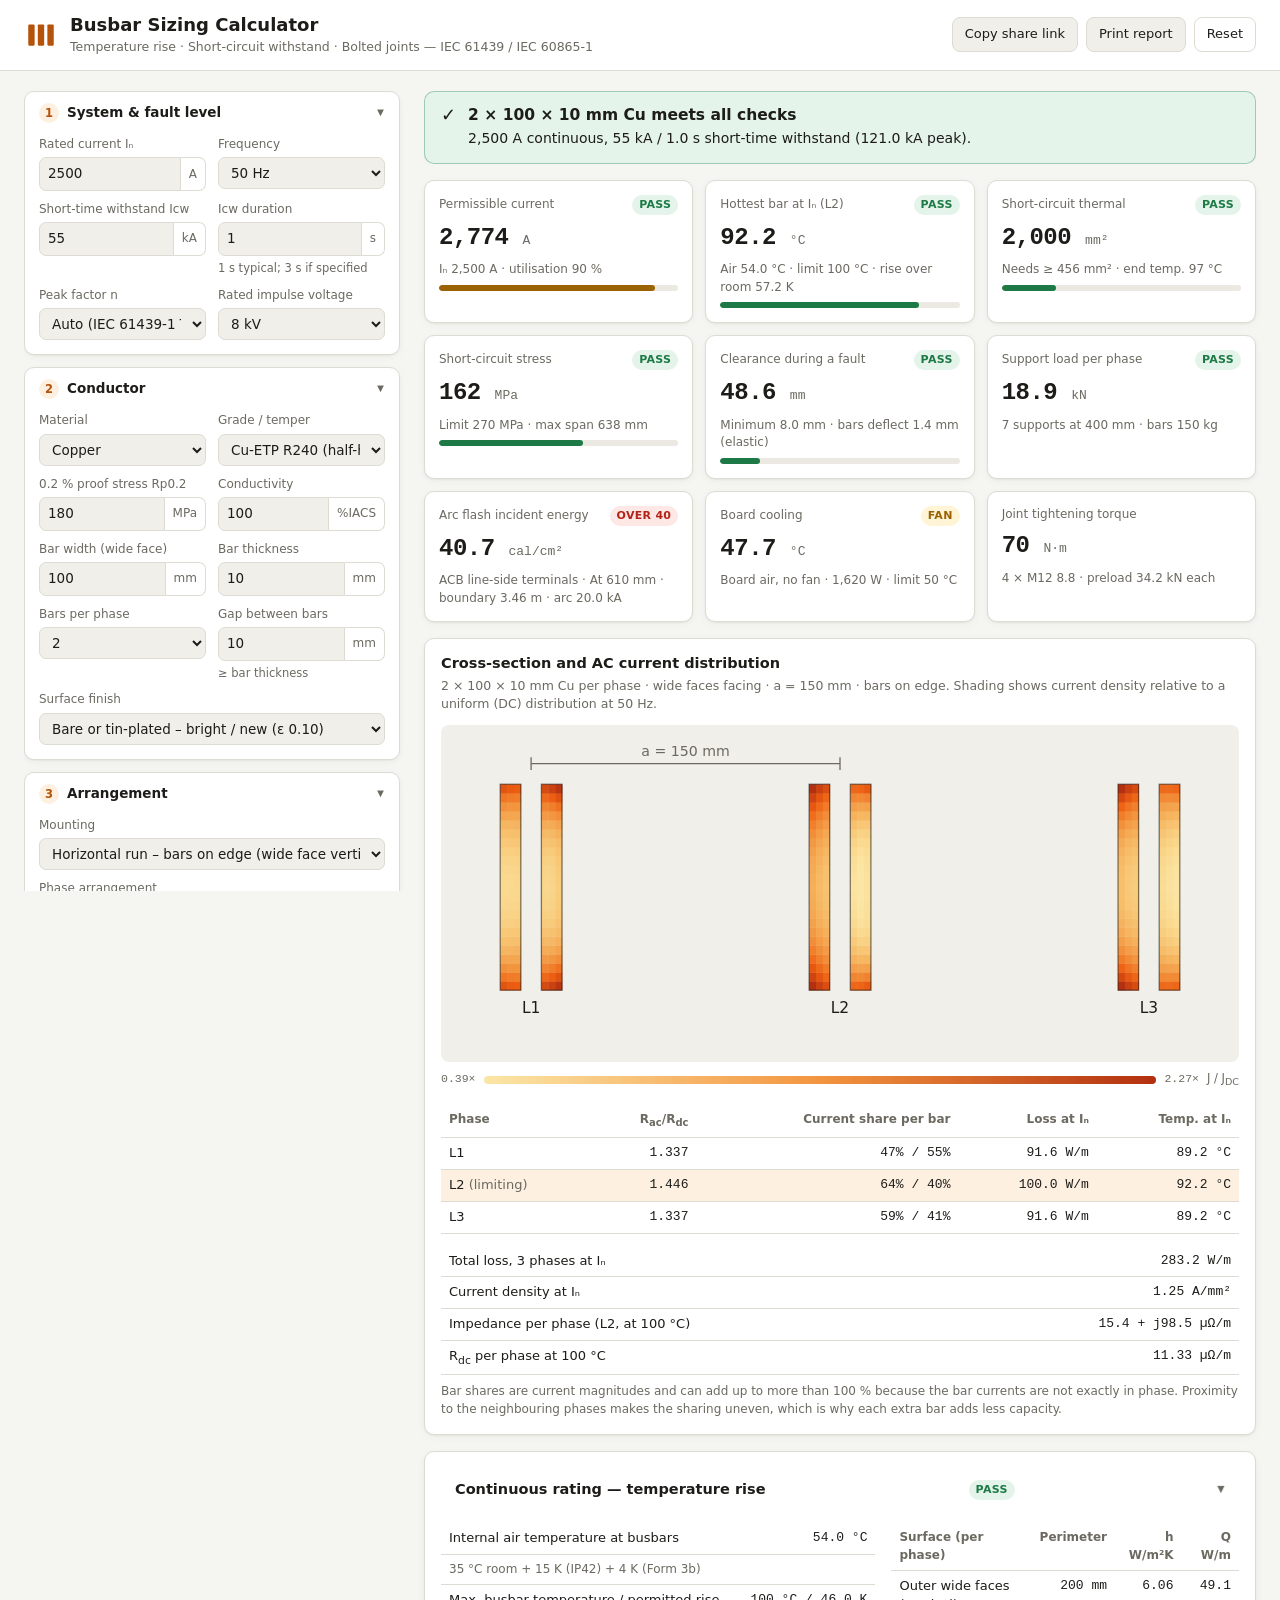
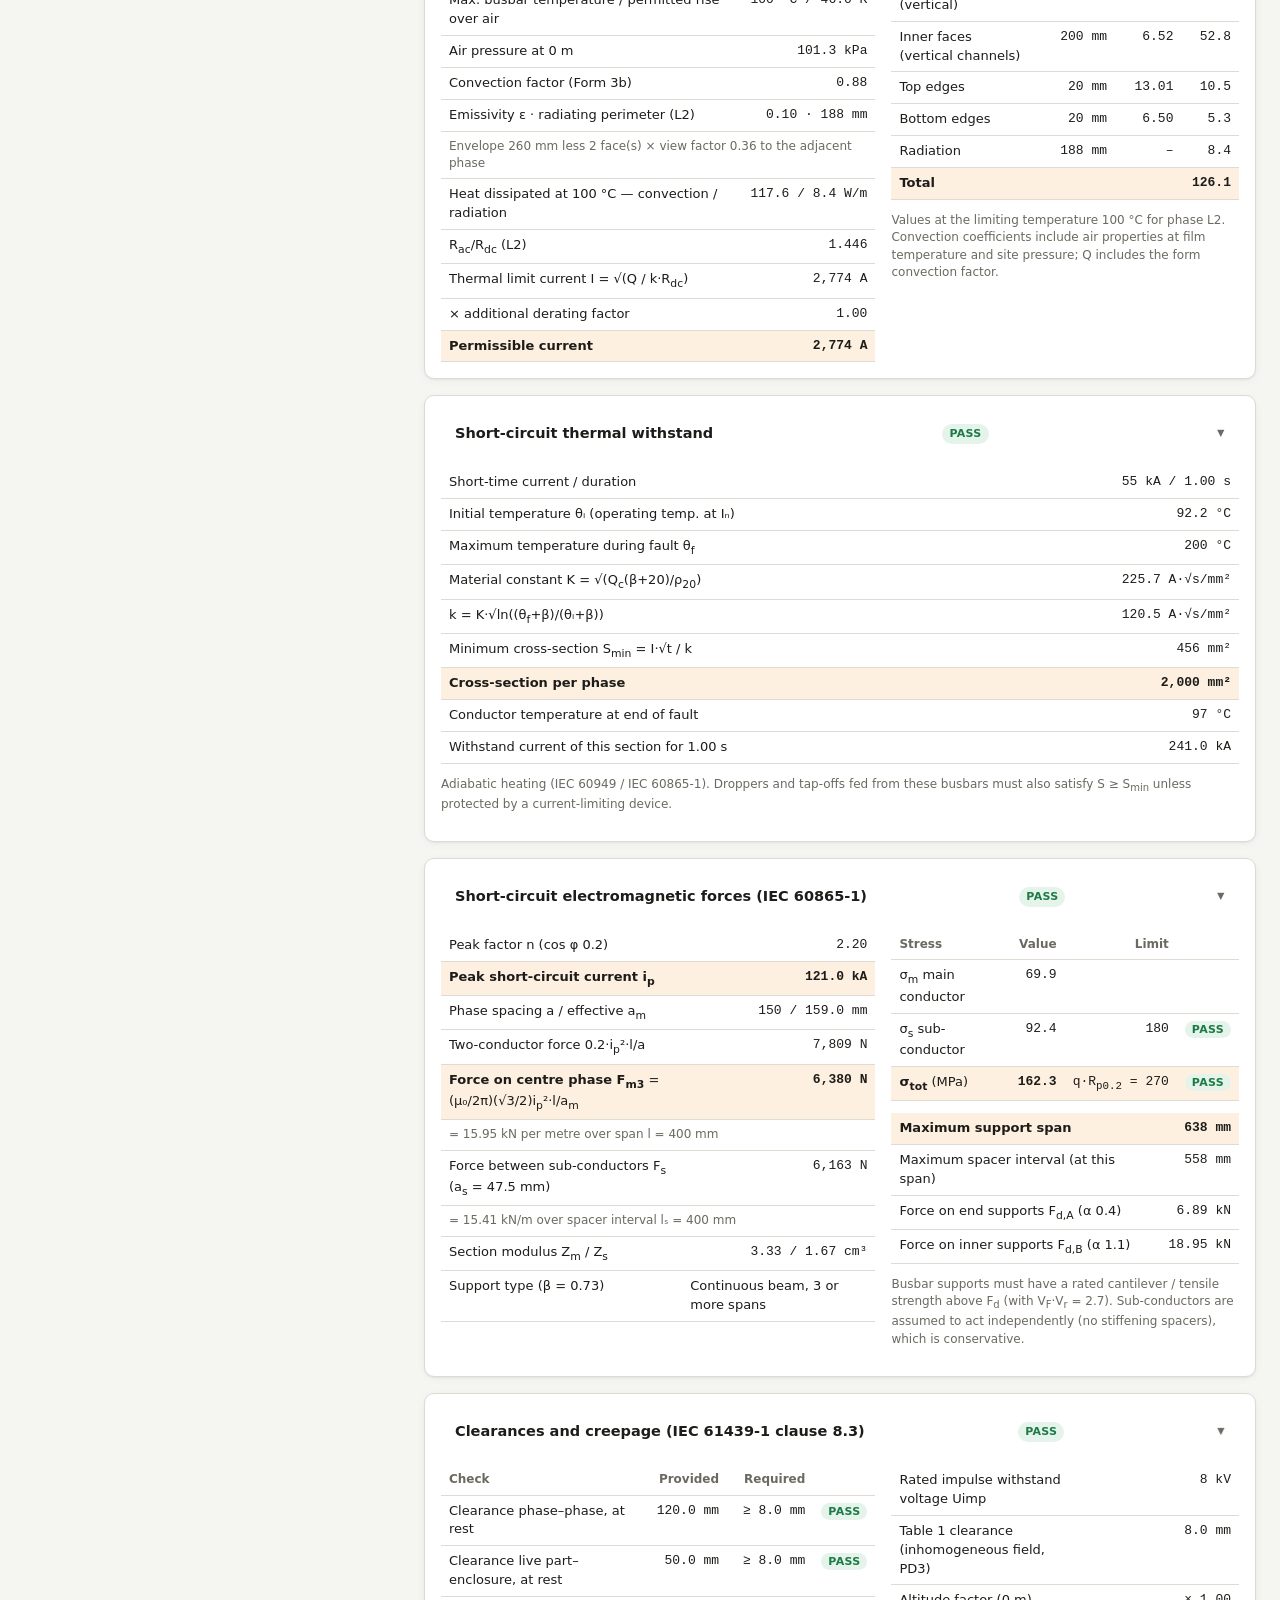
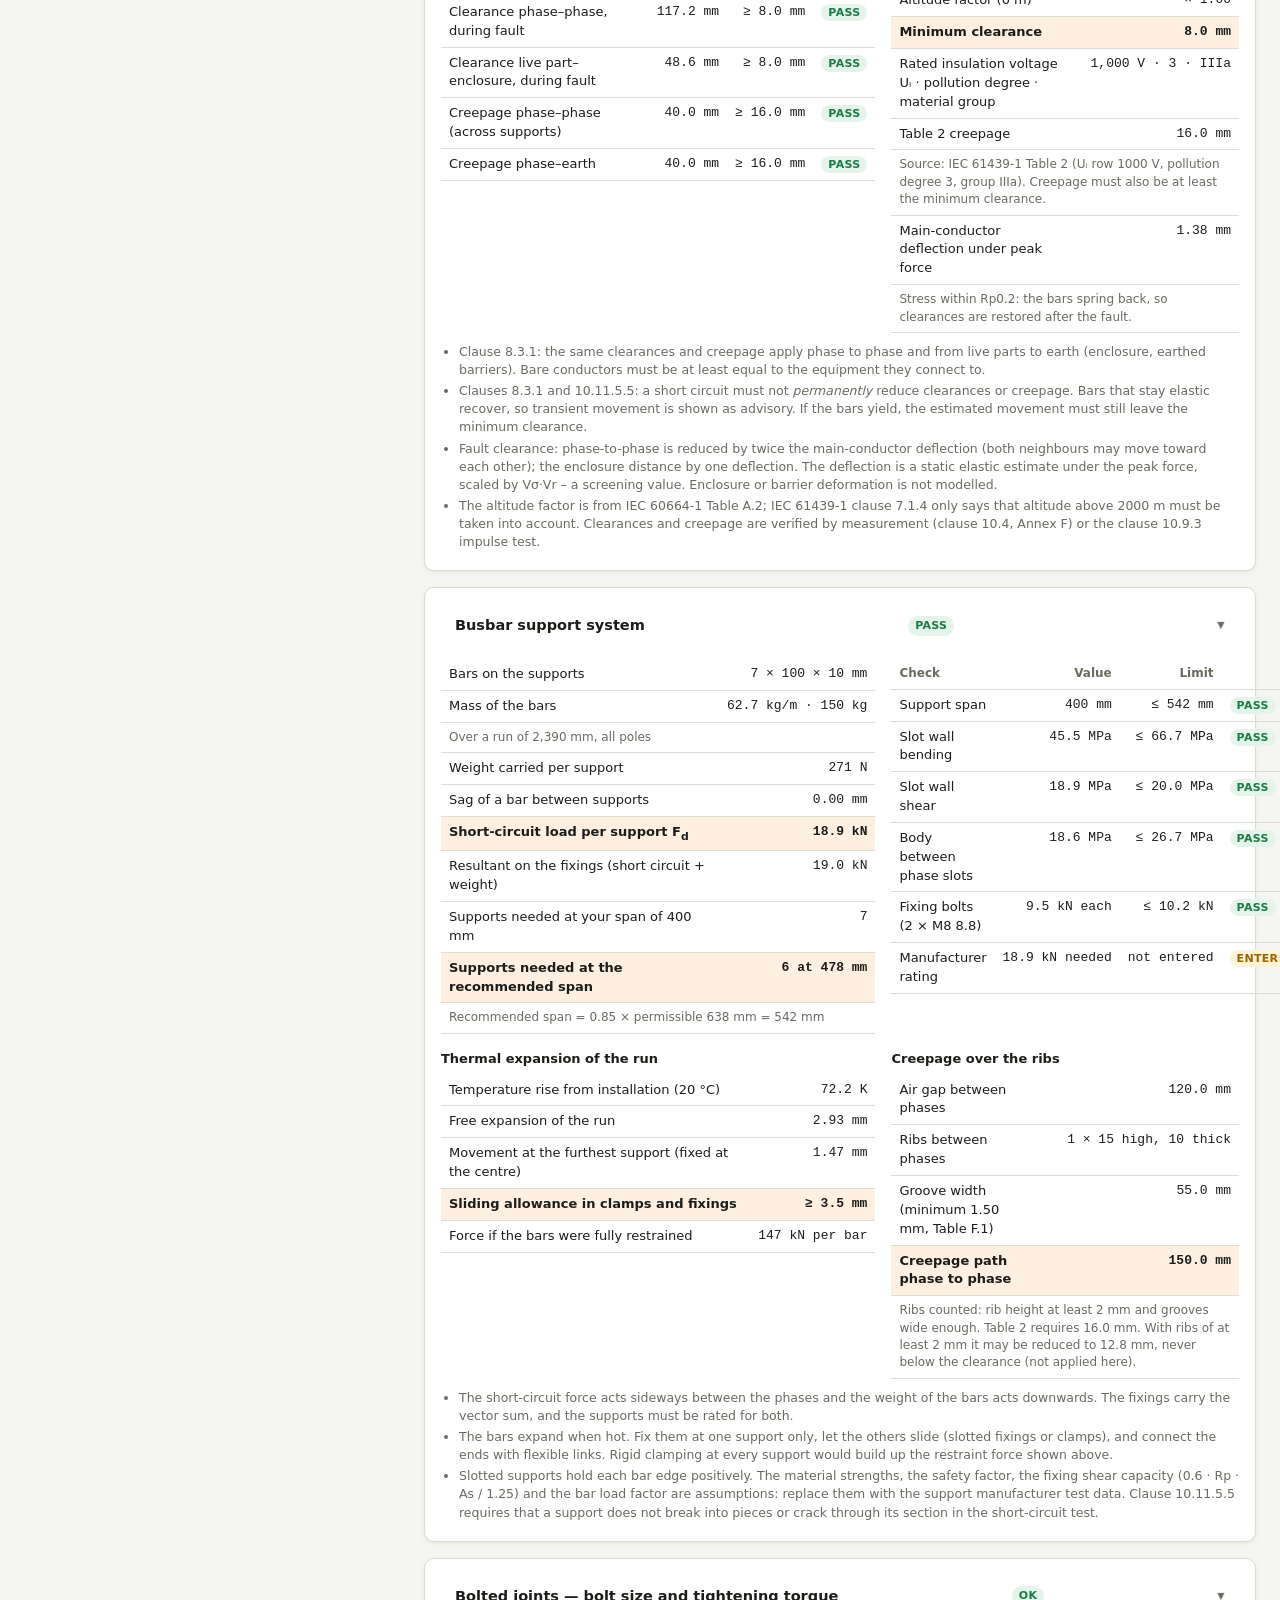
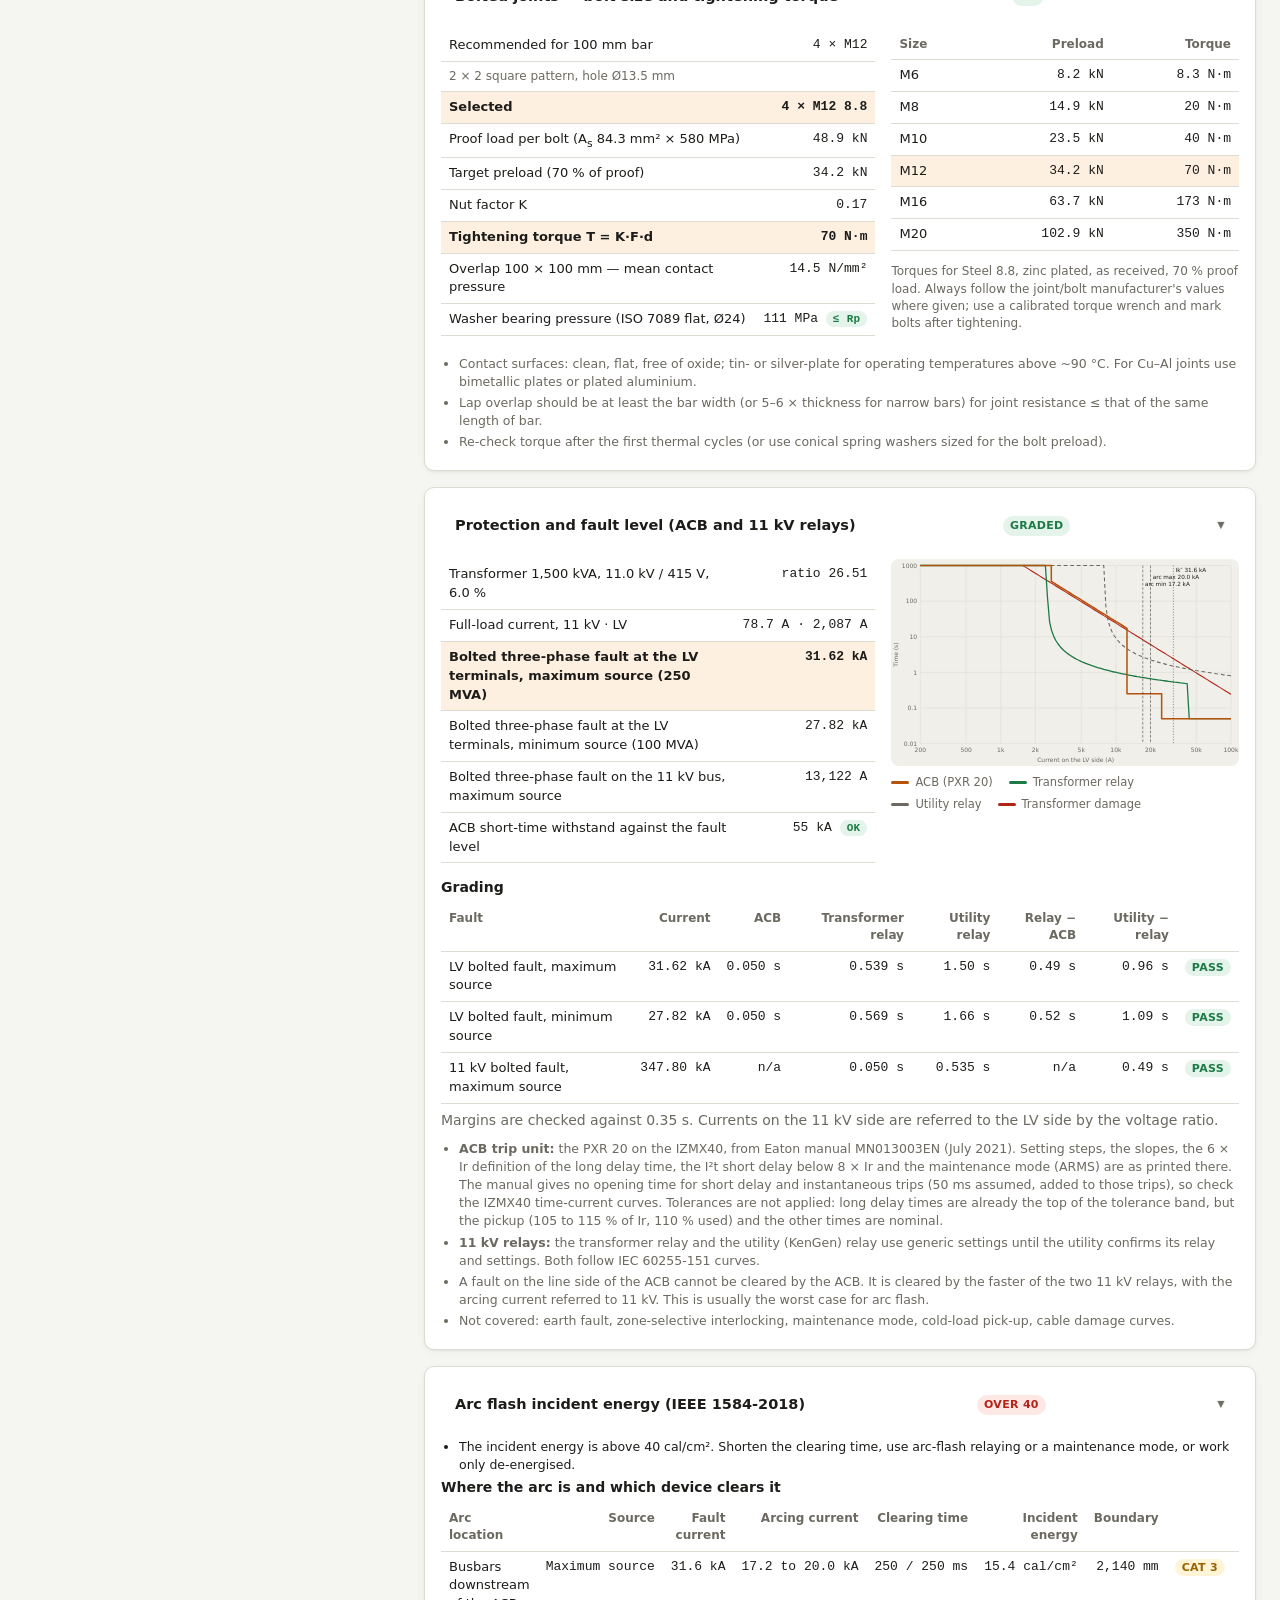
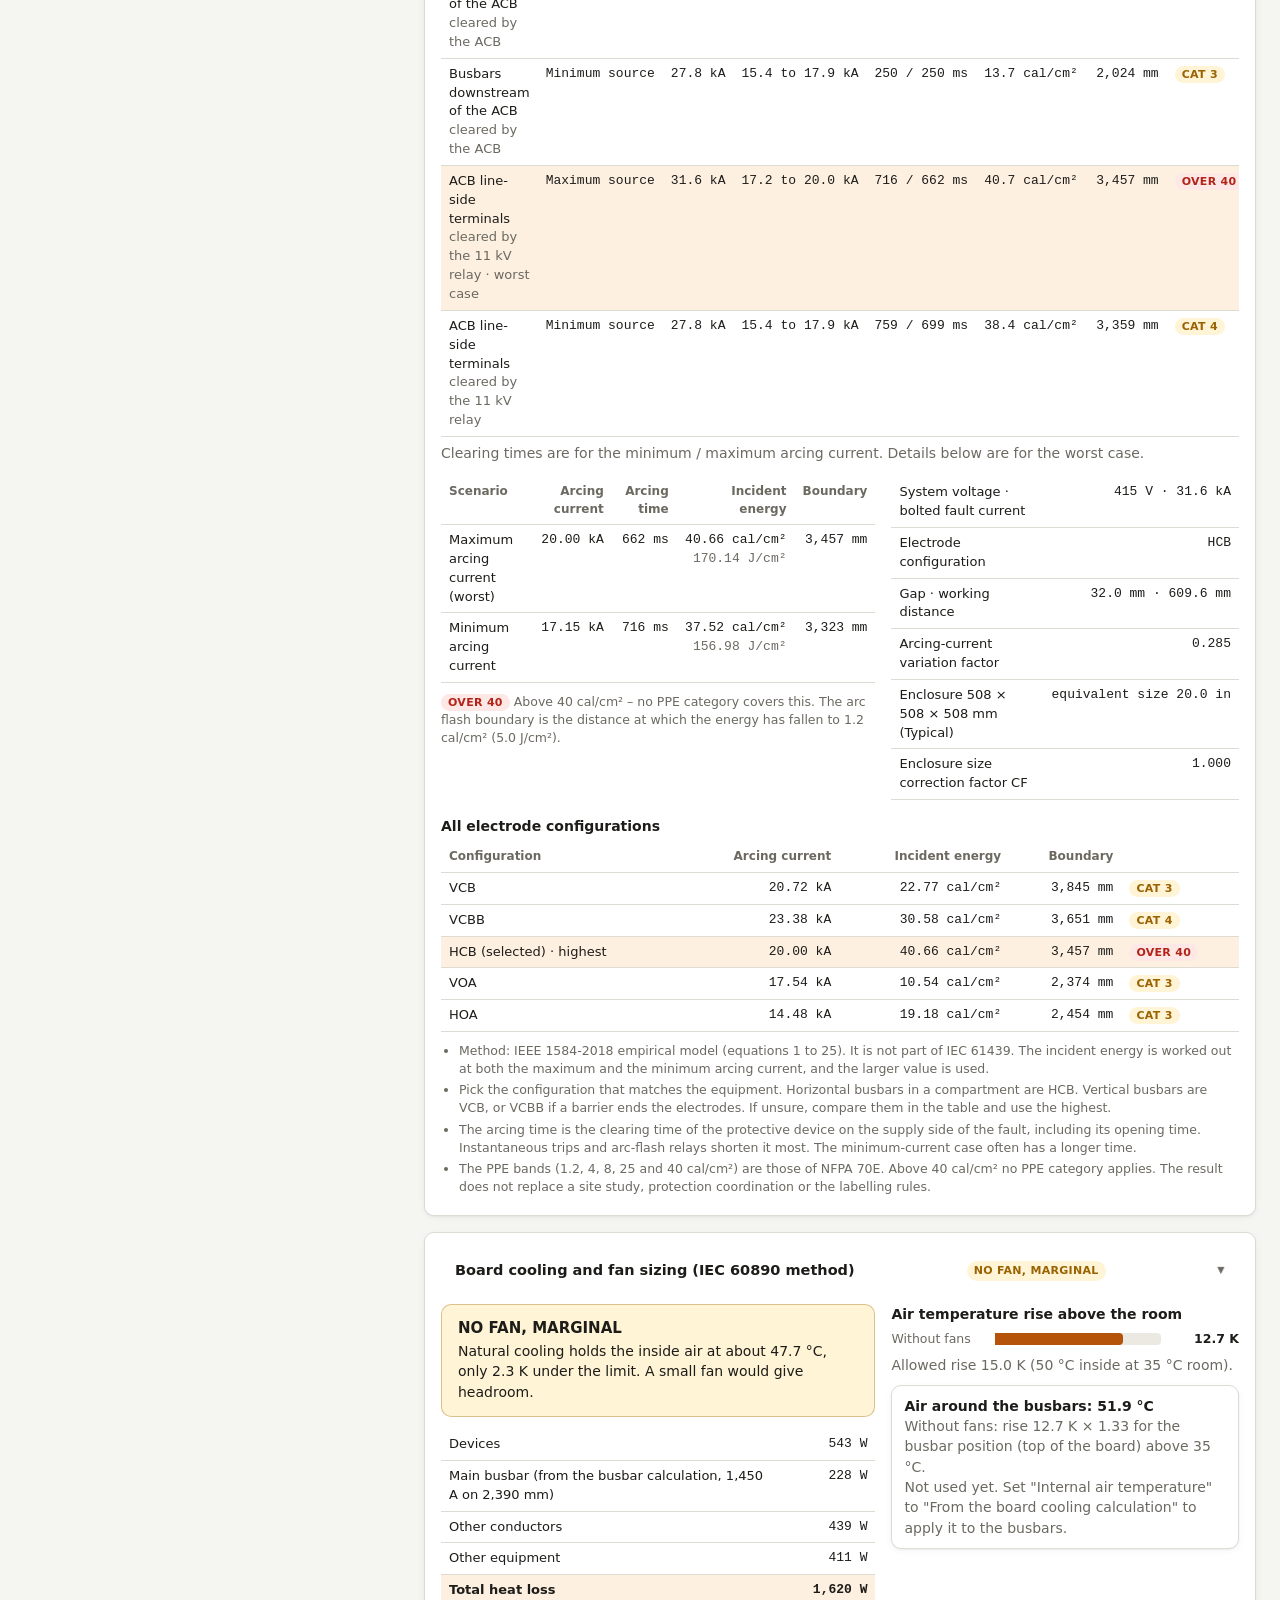
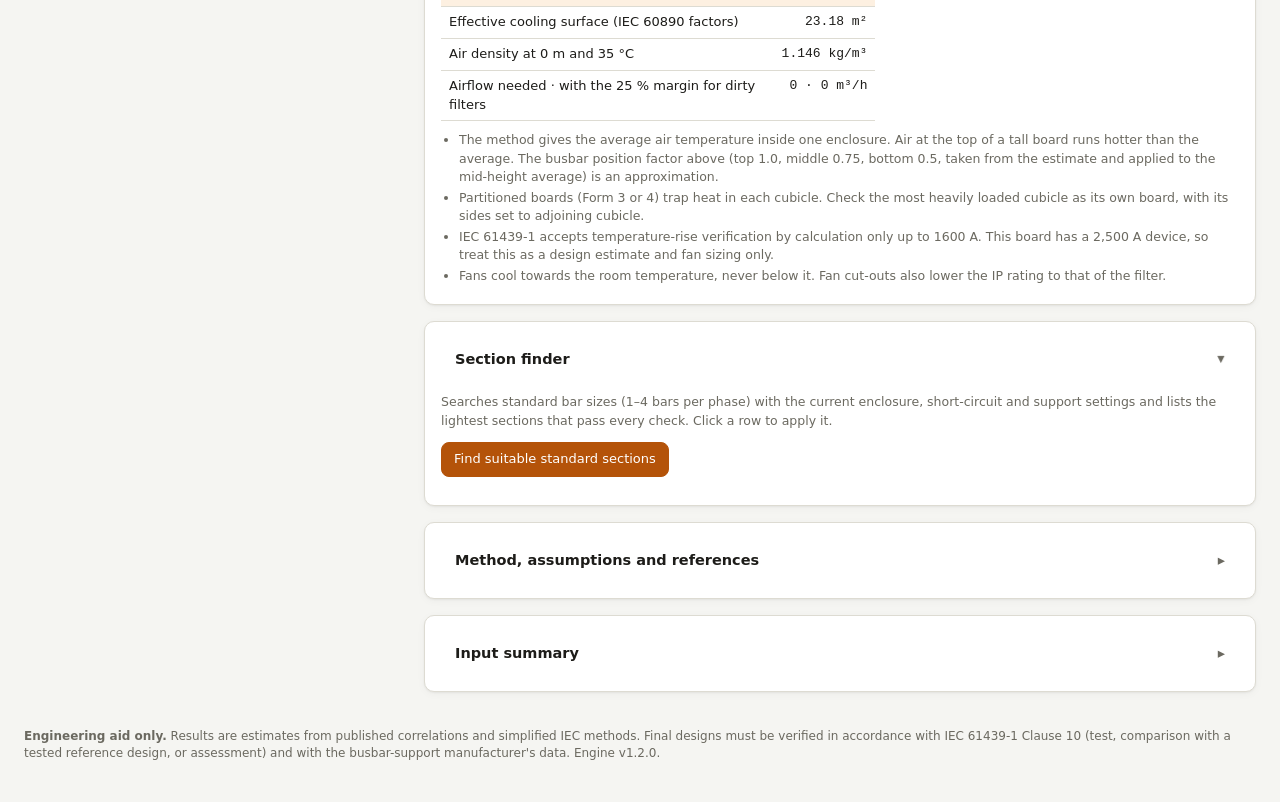
==== commit d87315bf: "Add board cooling and fan sizing (IEC 60890 method) New js/thermal.js ported from the Switchboard Th" ====
--- a/index.html
+++ b/index.html
@@ -42,6 +42,7 @@
   <script src="js/busbar-engine.js"></script>
   <script src="js/arcflash.js"></script>
   <script src="js/protection.js"></script>
+  <script src="js/thermal.js"></script>
   <script src="js/app.js"></script>
 </body>
 </html>
--- a/css/styles.css
+++ b/css/styles.css
@@ -225,3 +225,12 @@
 .tcc-legend { flex-wrap: wrap; gap: 6px 16px; }
 .tcc-legend span { display: inline-flex; align-items: center; gap: 6px; }
 .tcc-legend i { display: inline-block; width: 18px; height: 3px; border-radius: 2px; }
+
+/* board cooling bars */
+.bars { display: flex; flex-direction: column; gap: 8px; }
+.barrow { display: grid; grid-template-columns: 96px minmax(0, 1fr) 70px; gap: 8px; align-items: center; font-size: 12.5px; }
+.barrow .lab { color: var(--muted); }
+.barrow .val { text-align: right; font-weight: 600; font-variant-numeric: tabular-nums; }
+.barrow .track { position: relative; height: 12px; background: var(--bar-track); border-radius: 4px; }
+.barrow .fill { position: absolute; inset: 0 auto 0 0; background: var(--accent); border-radius: 0 4px 4px 0; min-width: 2px; }
+.barrow .fill.over { background: var(--bad); }
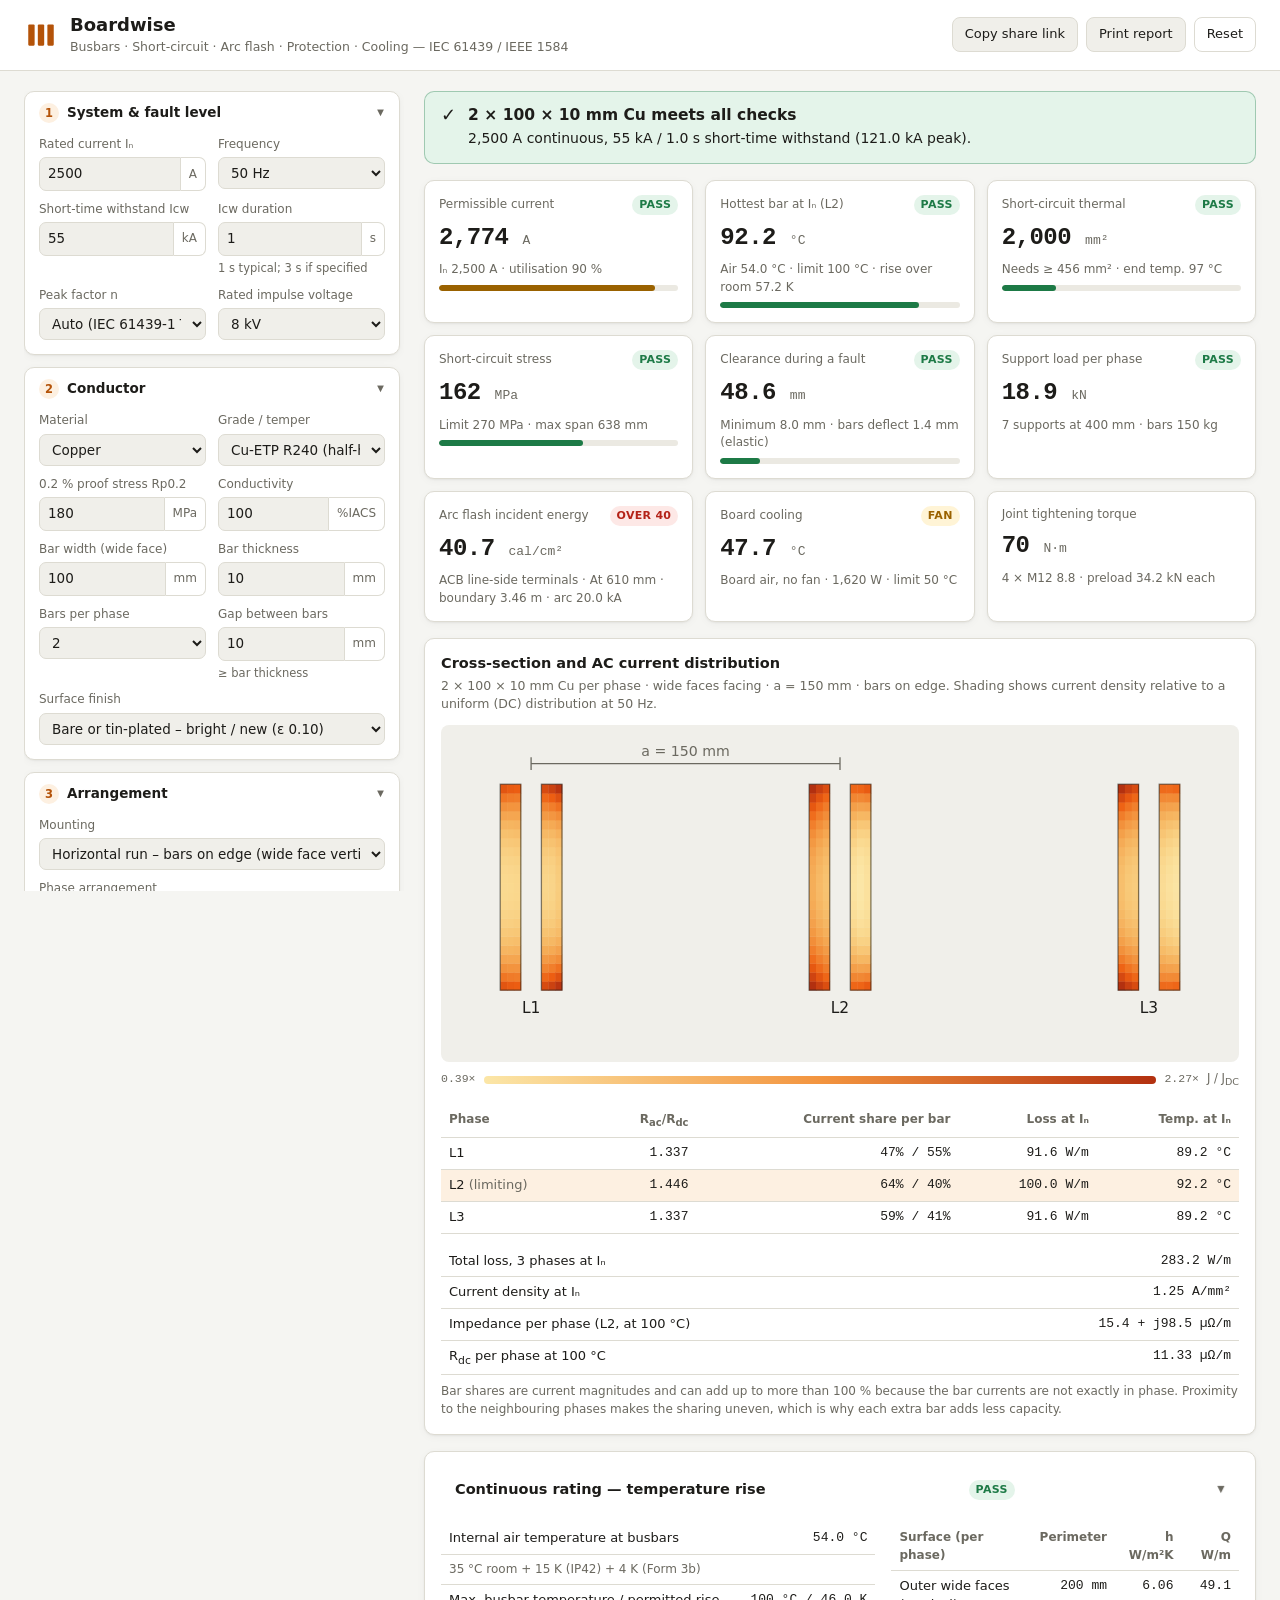
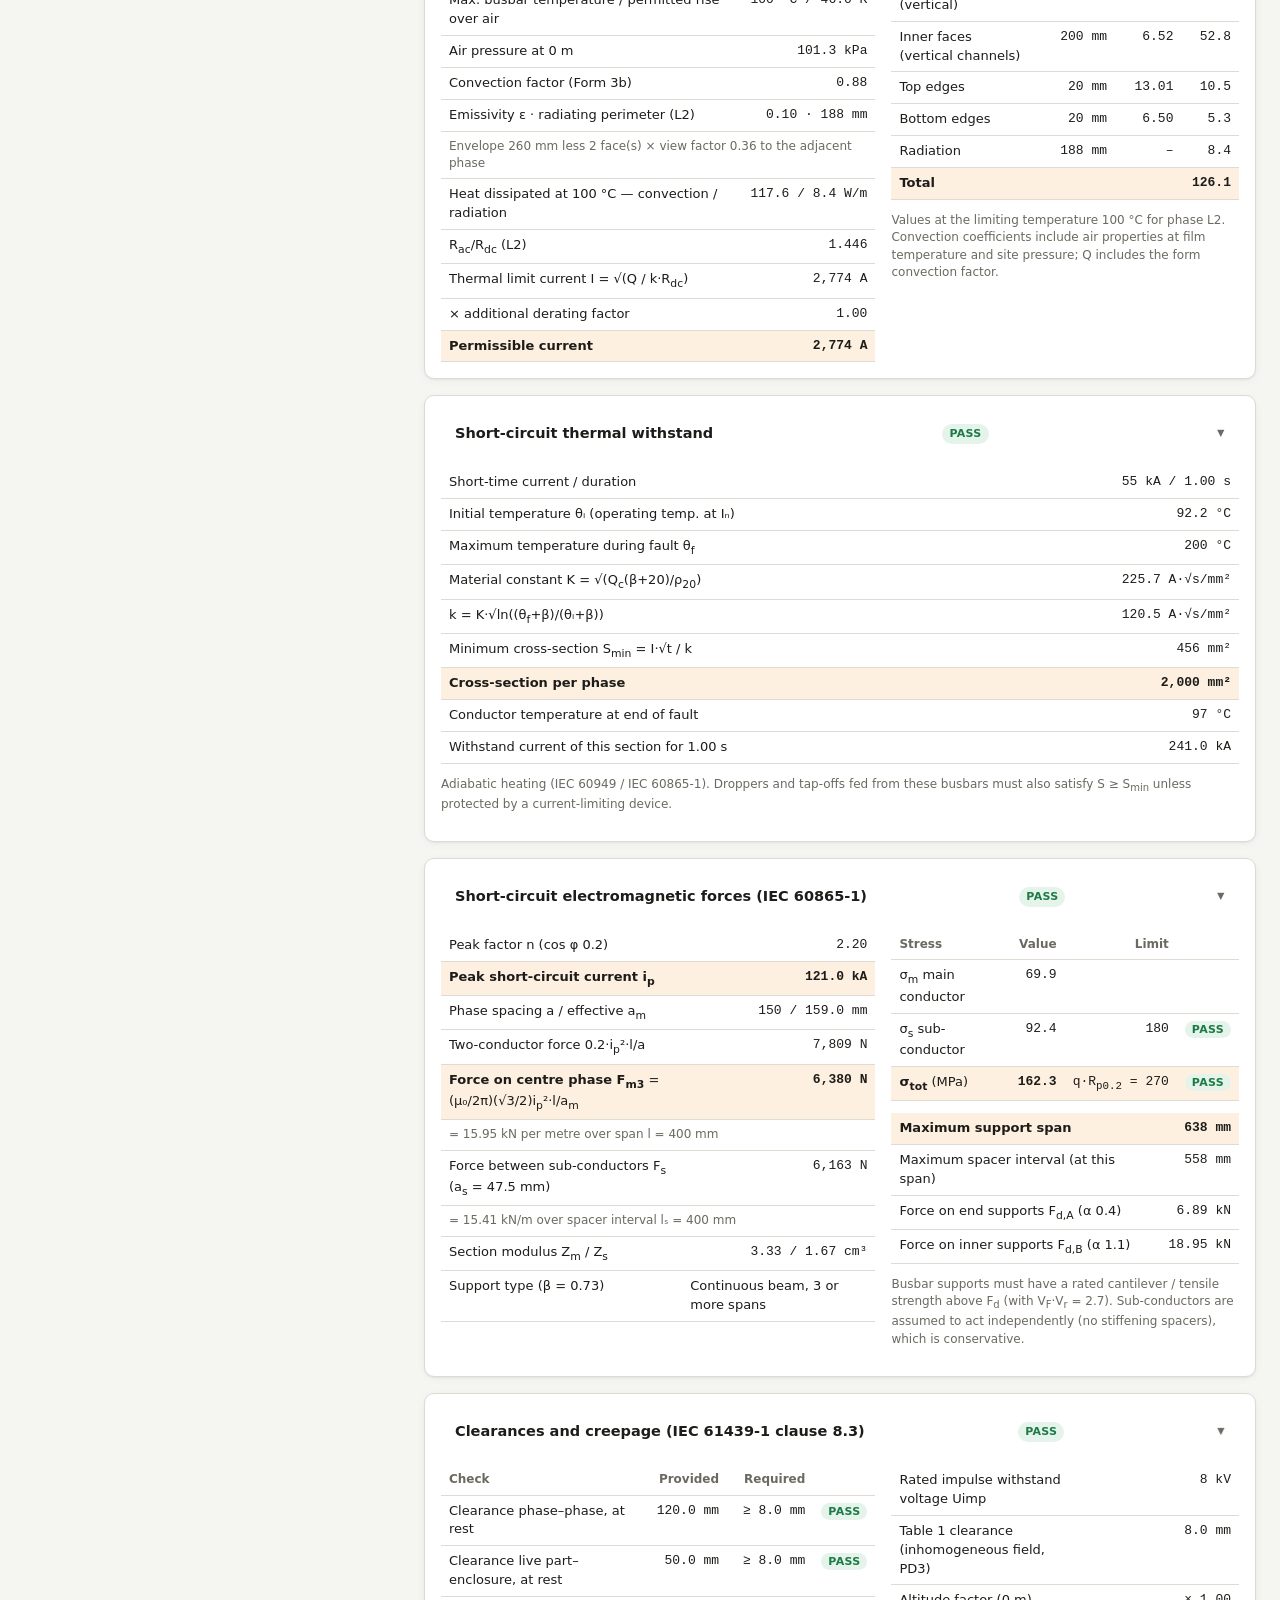
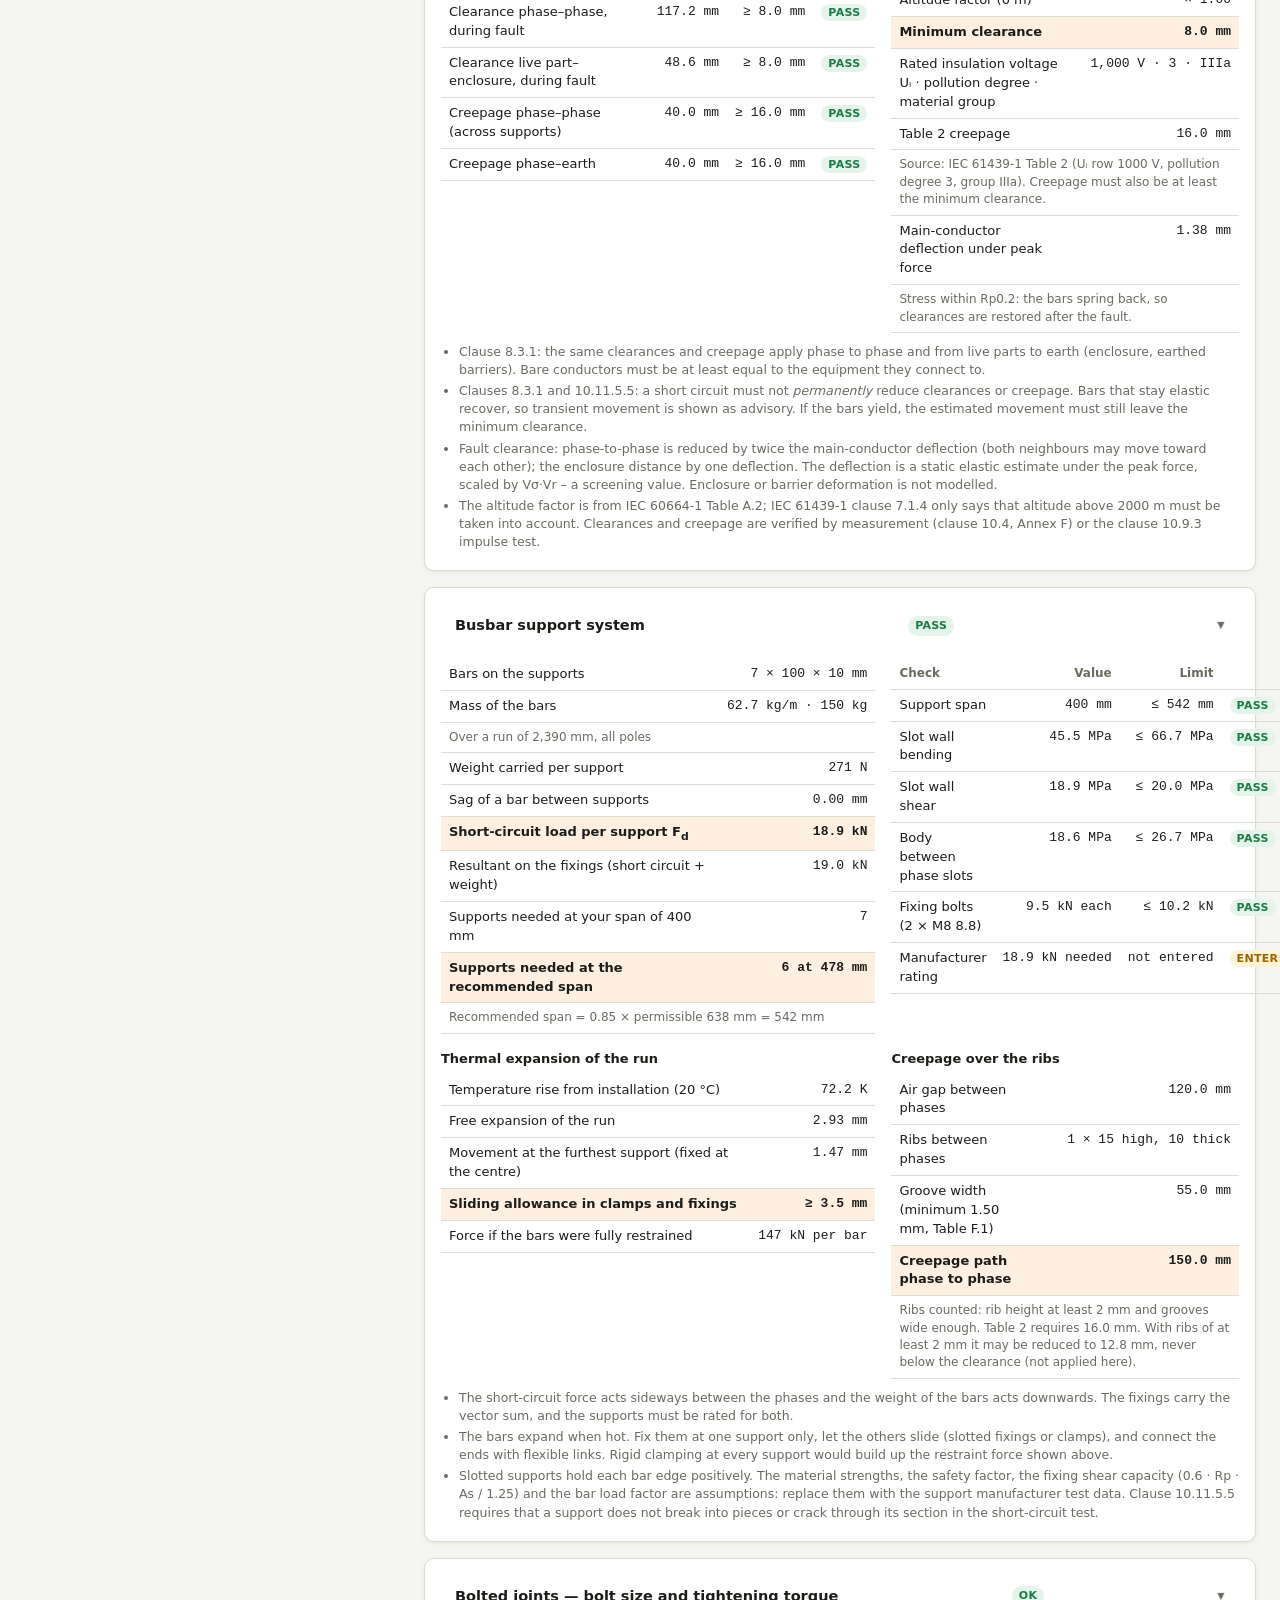
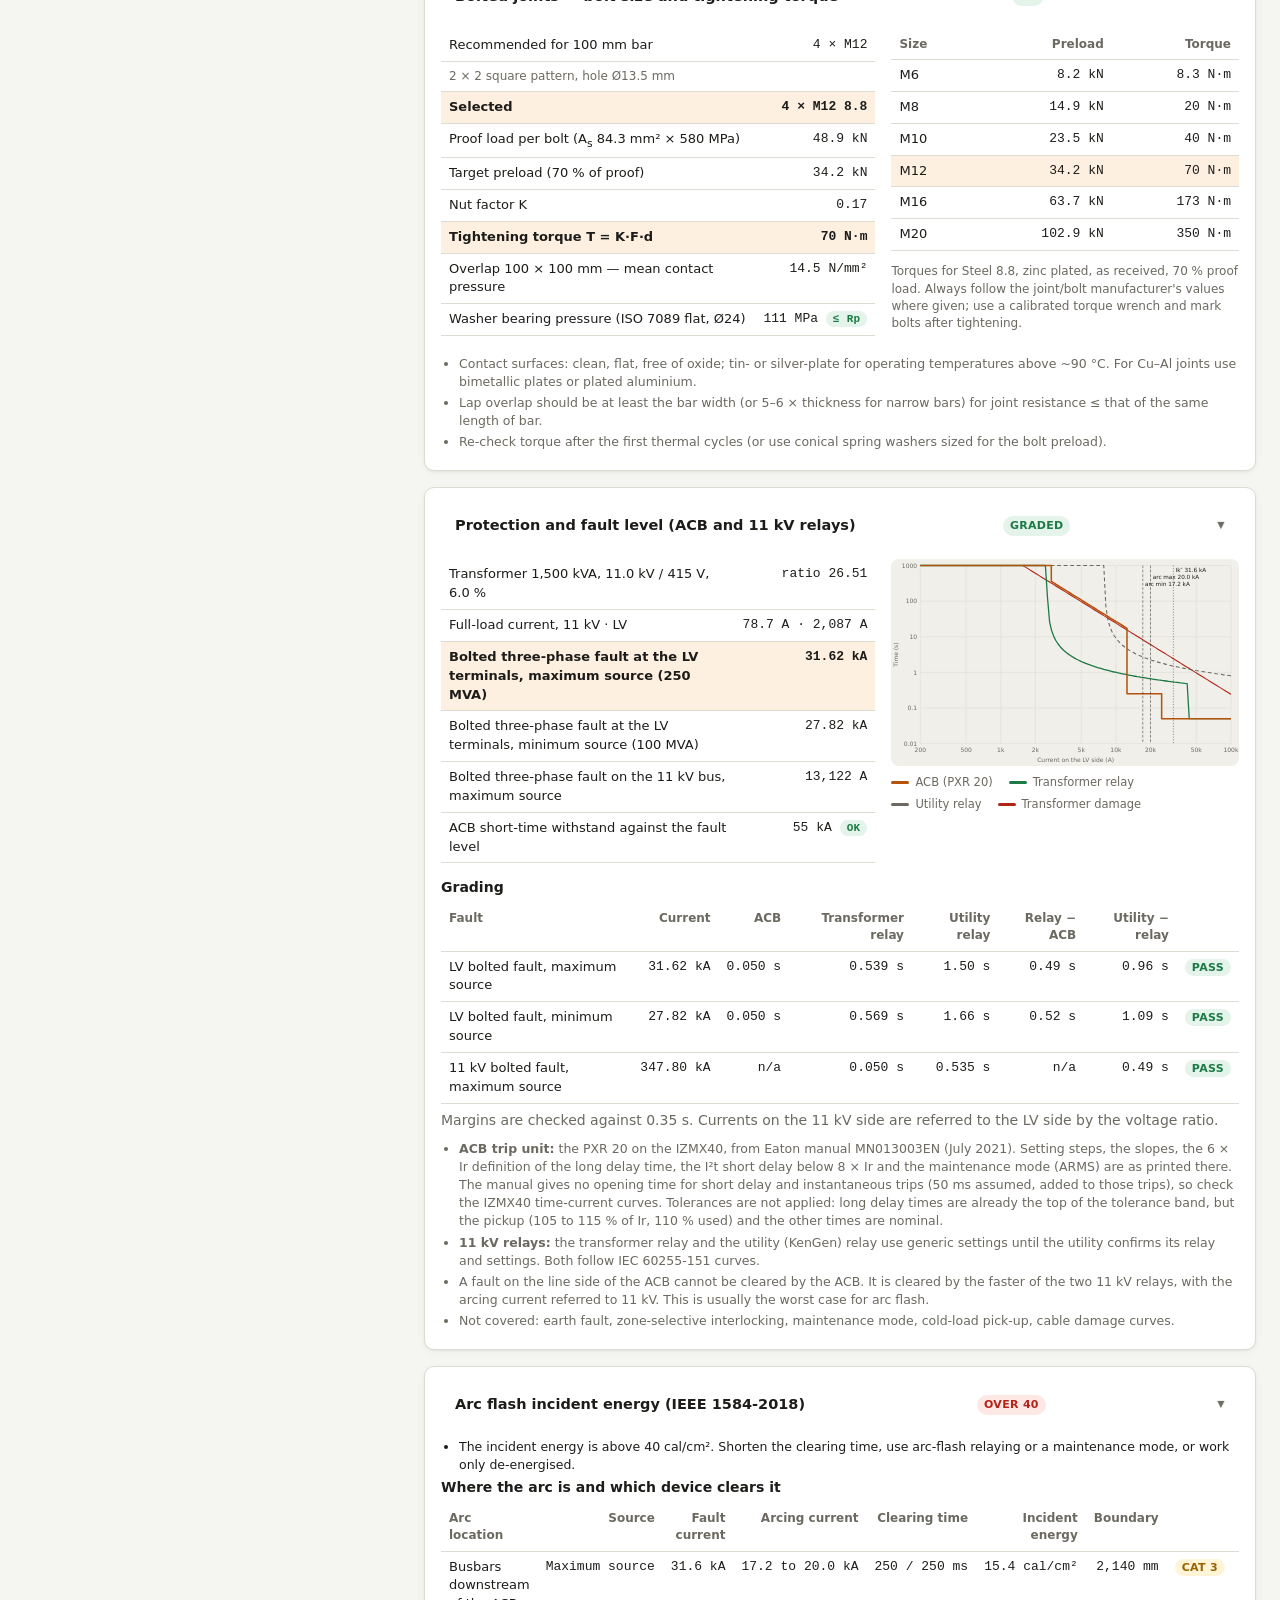
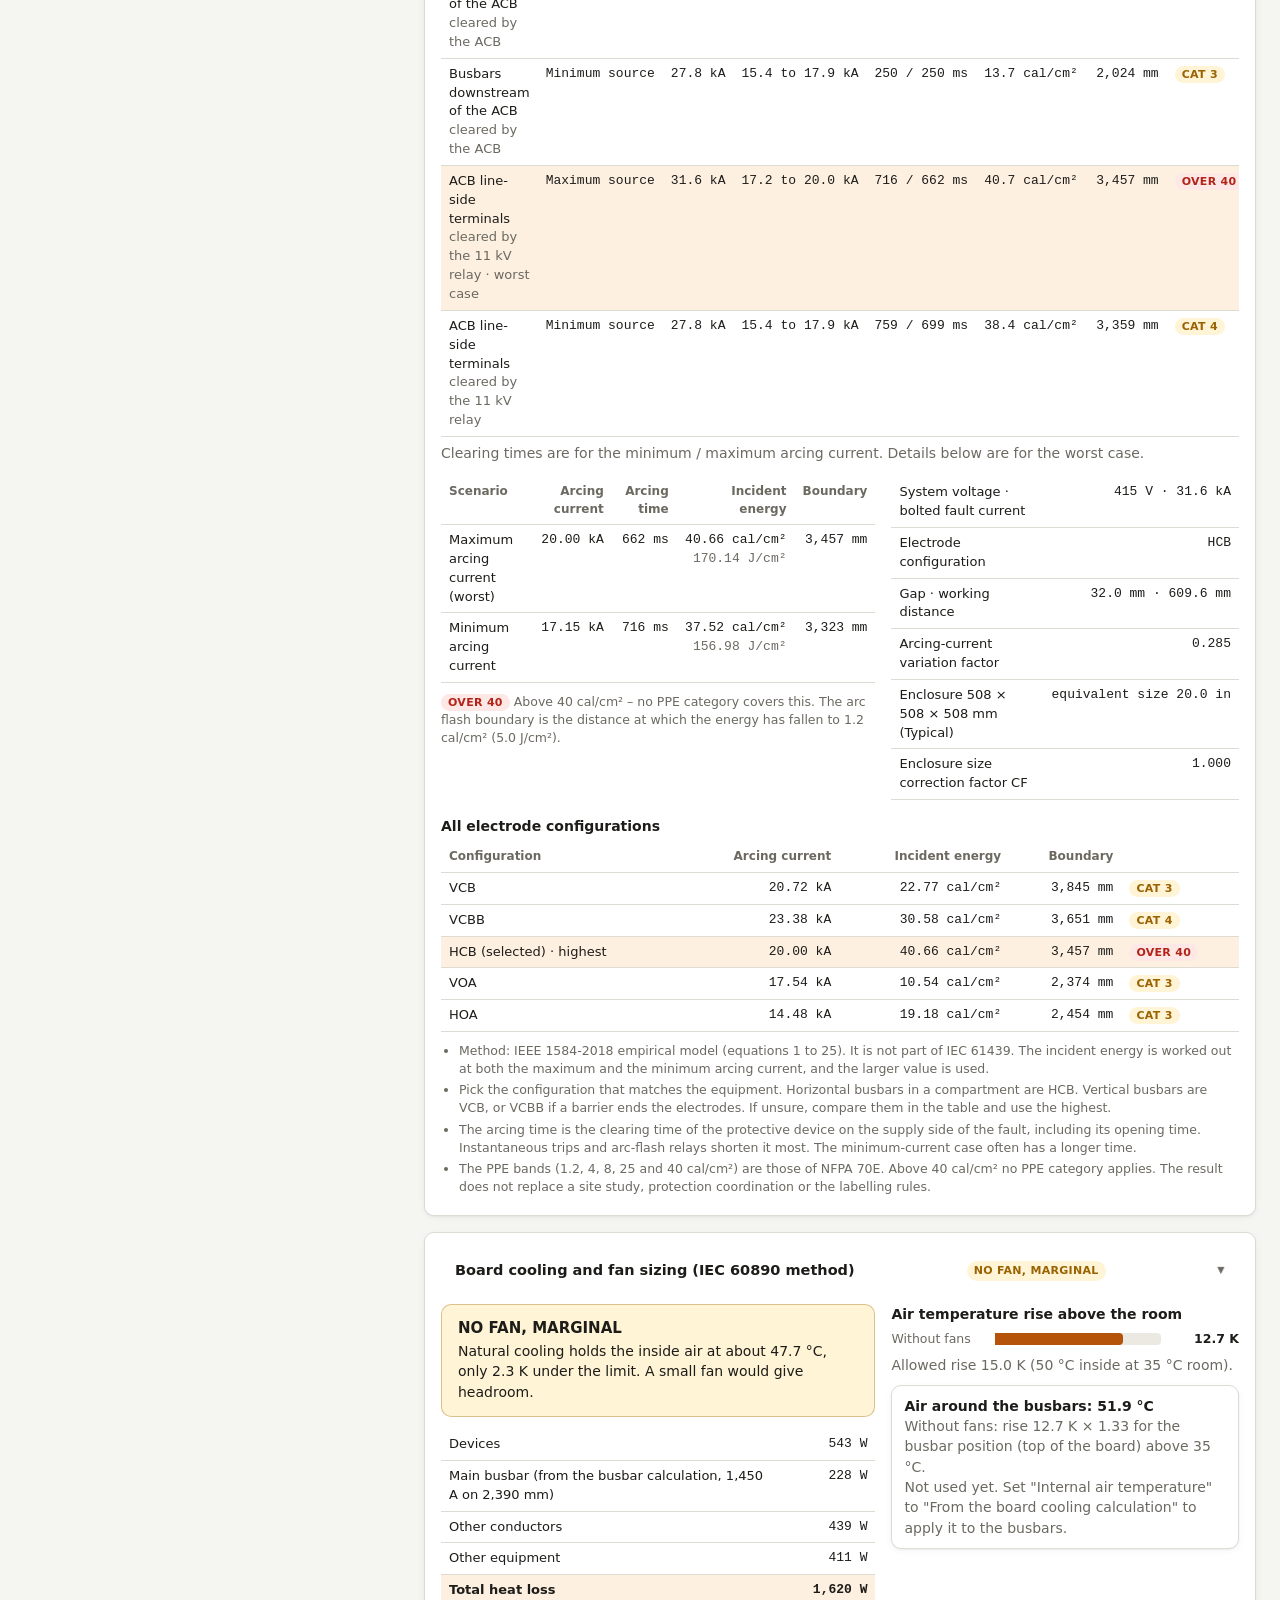
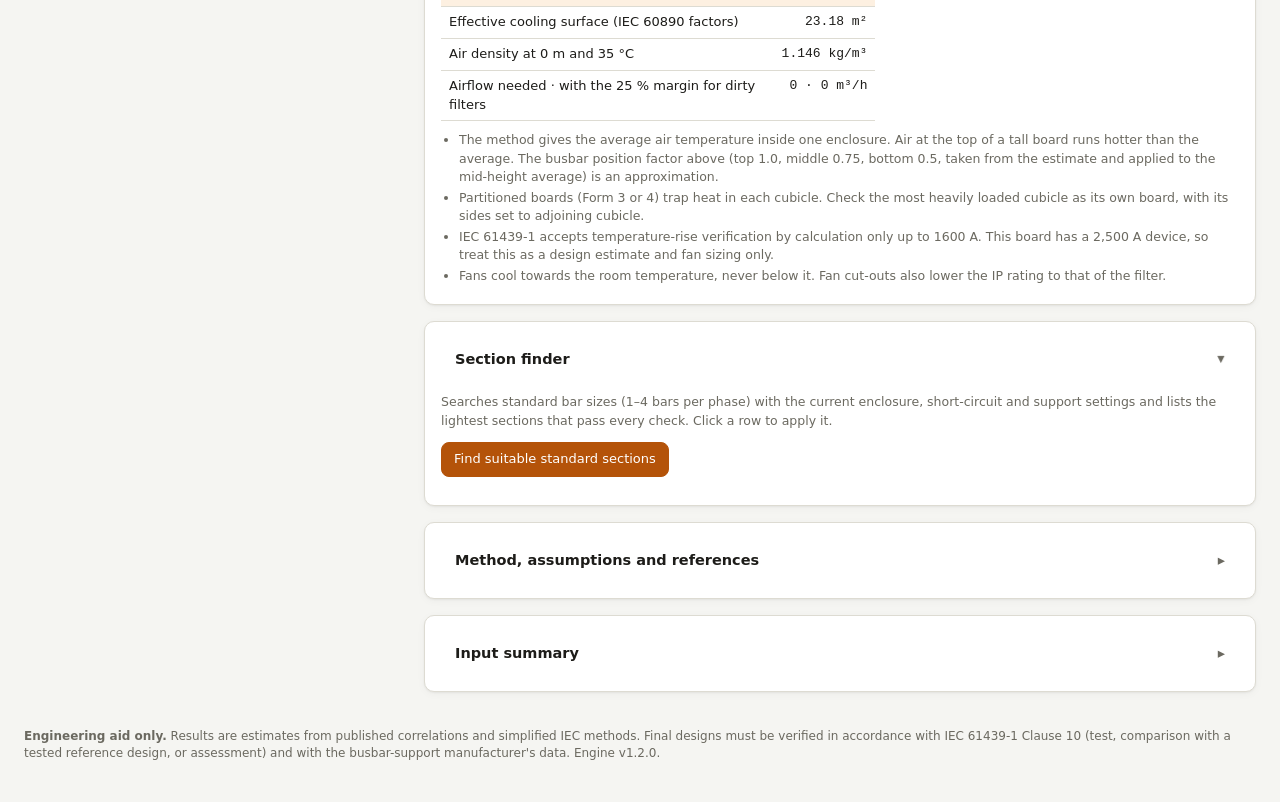
==== commit 9d95fcf4: "Rename the calculator to Boardwise The tool now covers the whole board (busbars, clearances, arc fla" ====
--- a/index.html
+++ b/index.html
@@ -3,8 +3,8 @@
 <head>
   <meta charset="utf-8">
   <meta name="viewport" content="width=device-width, initial-scale=1">
-  <title>Busbar Sizing Calculator</title>
-  <meta name="description" content="LV switchboard busbar sizing: temperature rise with IP rating, form of separation and internal air temperature; AC skin/proximity effect; IEC 60865-1 short-circuit forces and stresses; bolted-joint torque.">
+  <title>Boardwise</title>
+  <meta name="description" content="Boardwise: design checks for a low-voltage switchboard. Busbar temperature rise and short-circuit withstand, clearances and creepage, supports and bolted joints, arc flash (IEEE 1584), protection and fault level for the ACB, and board cooling with fan sizing.">
   <link rel="icon" href="data:image/svg+xml,%3Csvg xmlns='http://www.w3.org/2000/svg' viewBox='0 0 32 32'%3E%3Crect x='4' y='6' width='6' height='20' rx='1' fill='%23b45309'/%3E%3Crect x='13' y='6' width='6' height='20' rx='1' fill='%23b45309'/%3E%3Crect x='22' y='6' width='6' height='20' rx='1' fill='%23b45309'/%3E%3C/svg%3E">
   <link rel="stylesheet" href="css/styles.css">
 </head>
@@ -13,8 +13,8 @@
     <div class="brand">
       <svg viewBox="0 0 32 32" aria-hidden="true"><rect x="4" y="6" width="6" height="20" rx="1"/><rect x="13" y="6" width="6" height="20" rx="1"/><rect x="22" y="6" width="6" height="20" rx="1"/></svg>
       <div>
-        <h1>Busbar Sizing Calculator</h1>
-        <p>Temperature rise · Short-circuit withstand · Bolted joints &mdash; IEC 61439 / IEC 60865-1</p>
+        <h1>Boardwise</h1>
+        <p>Busbars · Short-circuit · Arc flash · Protection · Cooling &mdash; IEC 61439 / IEEE 1584</p>
       </div>
     </div>
     <div class="actions">
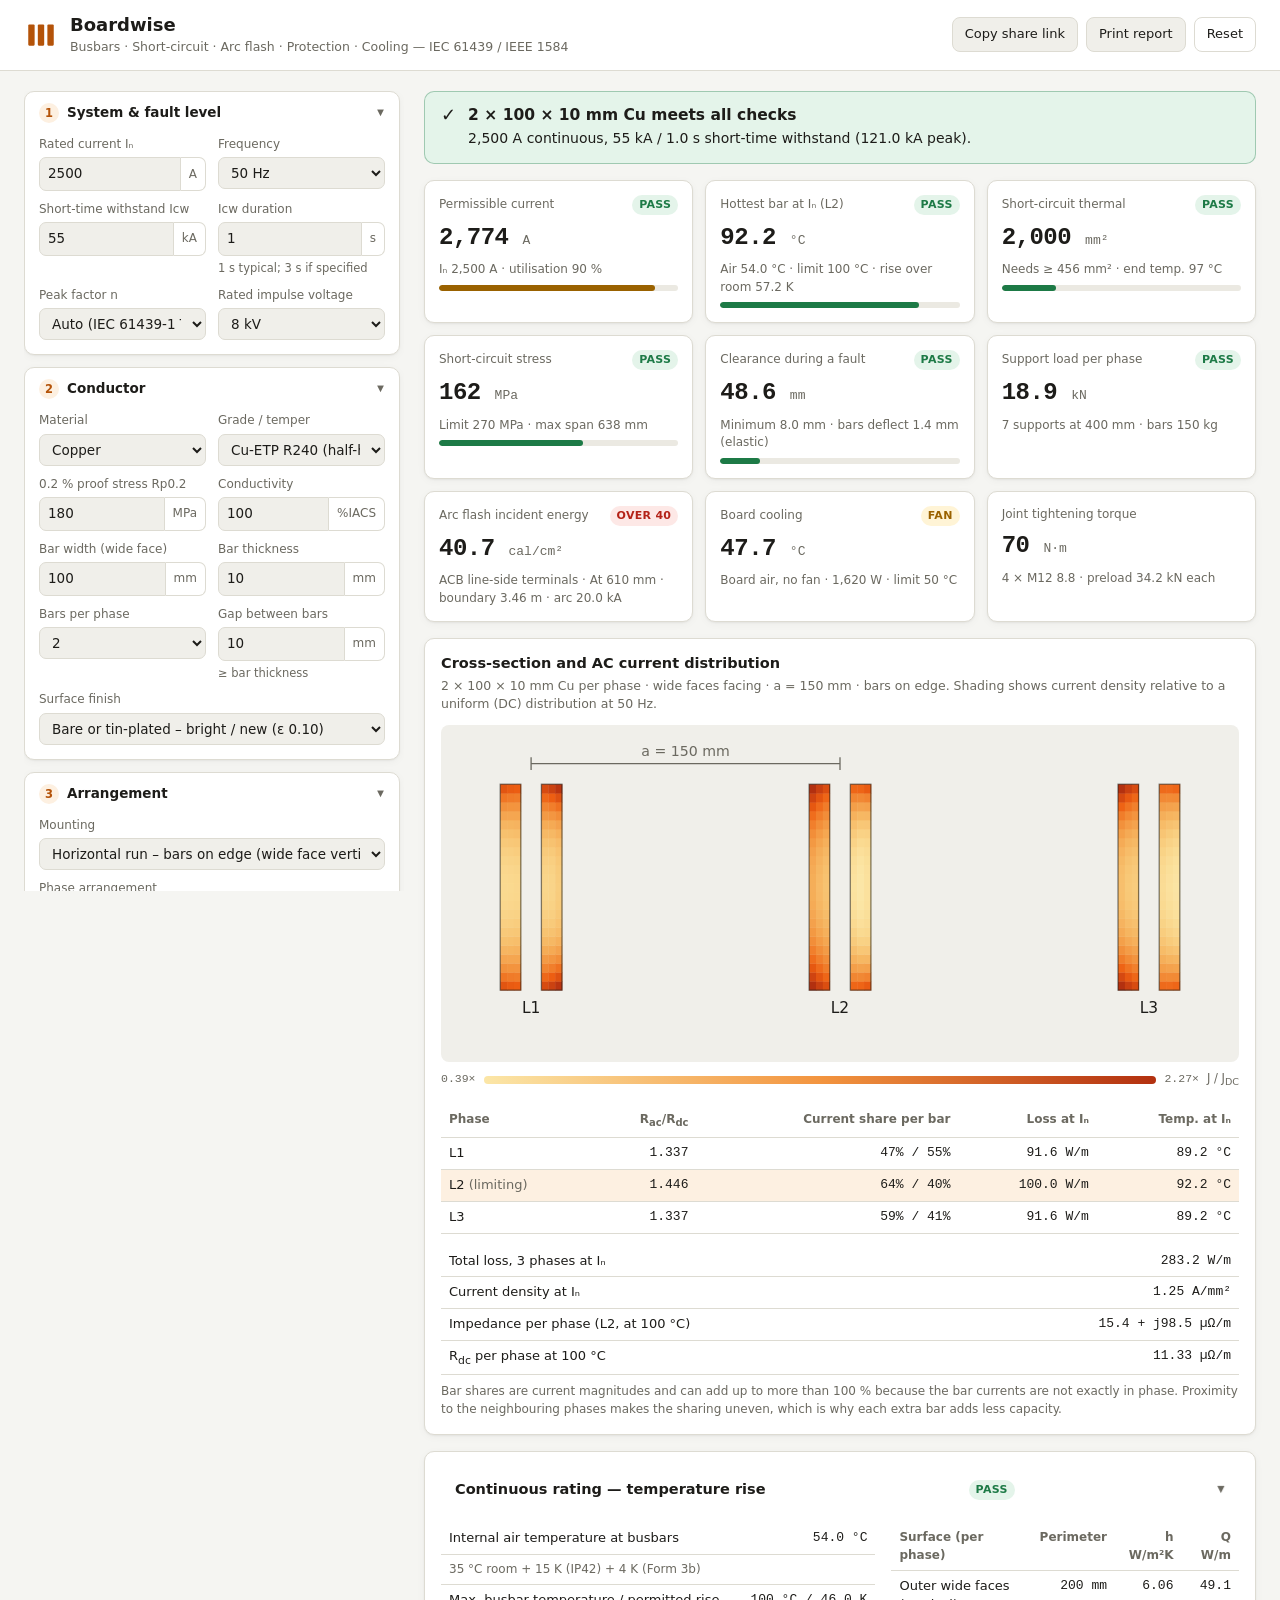
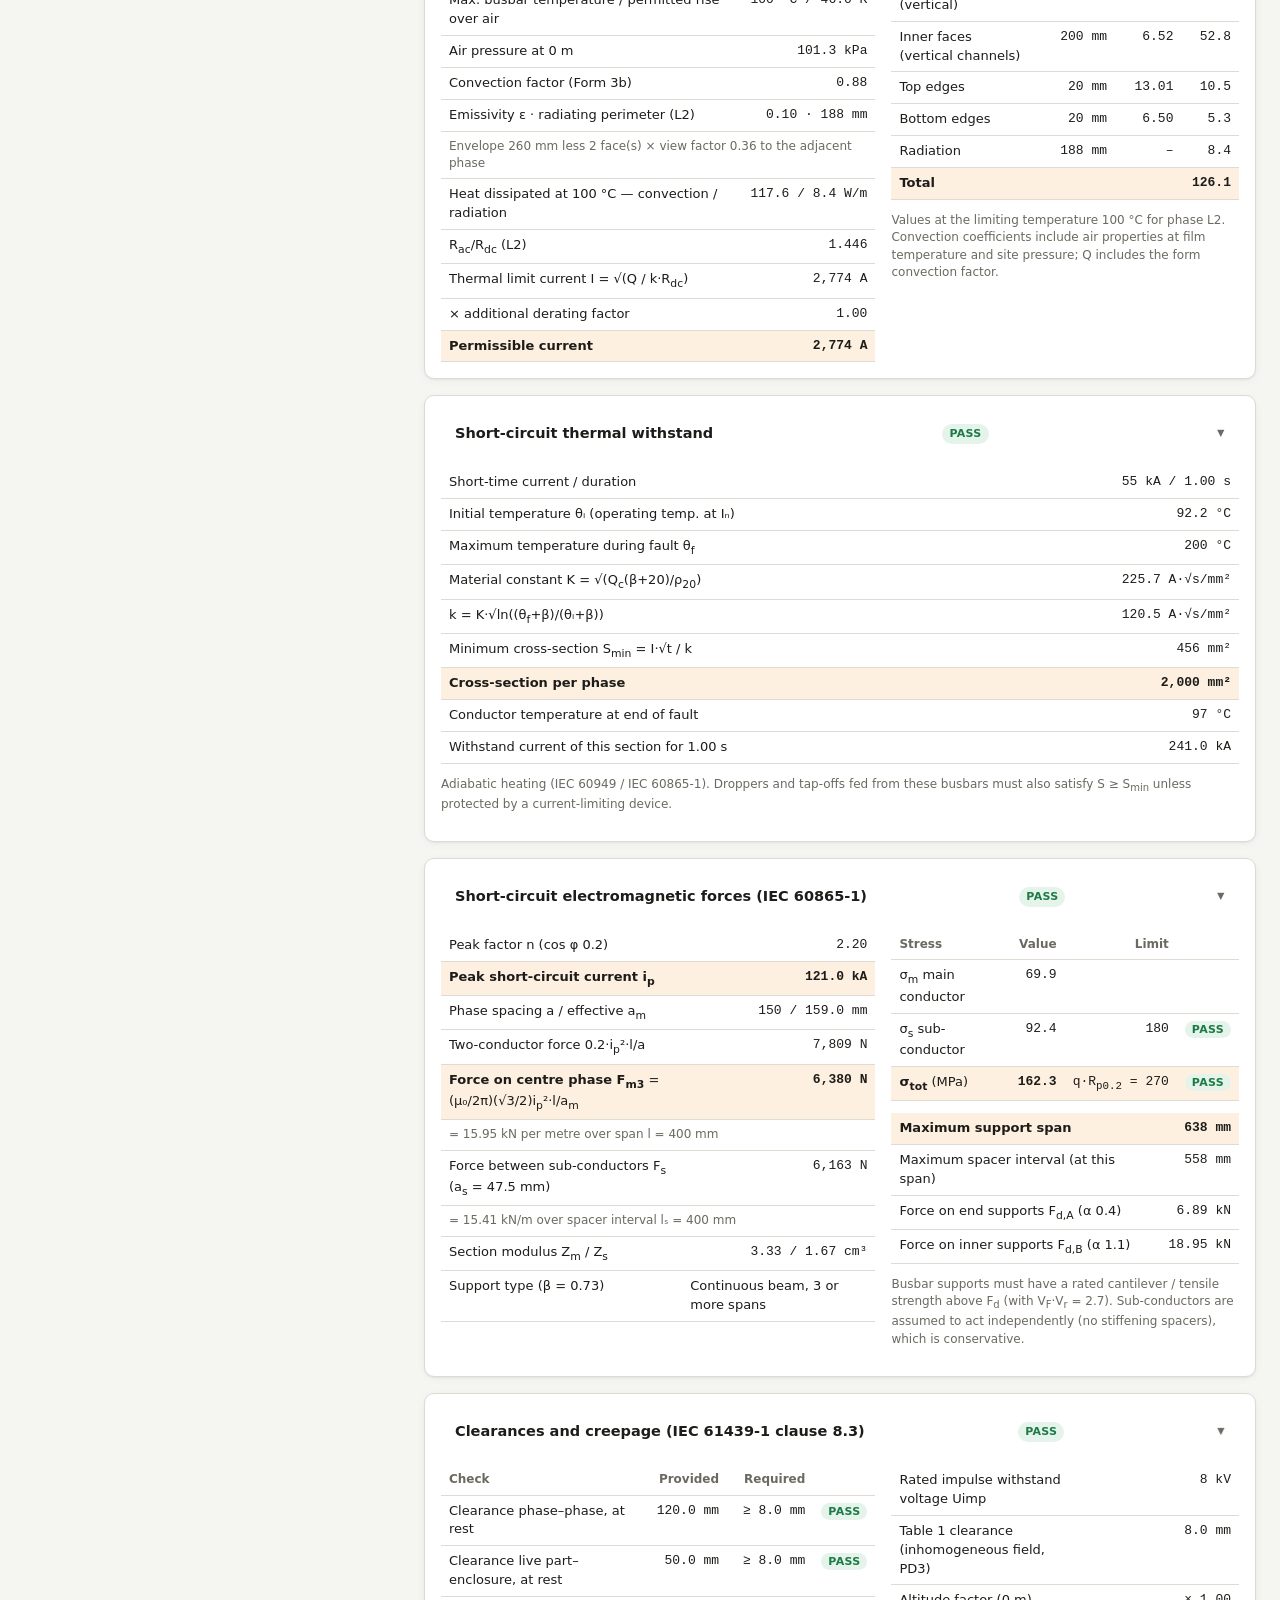
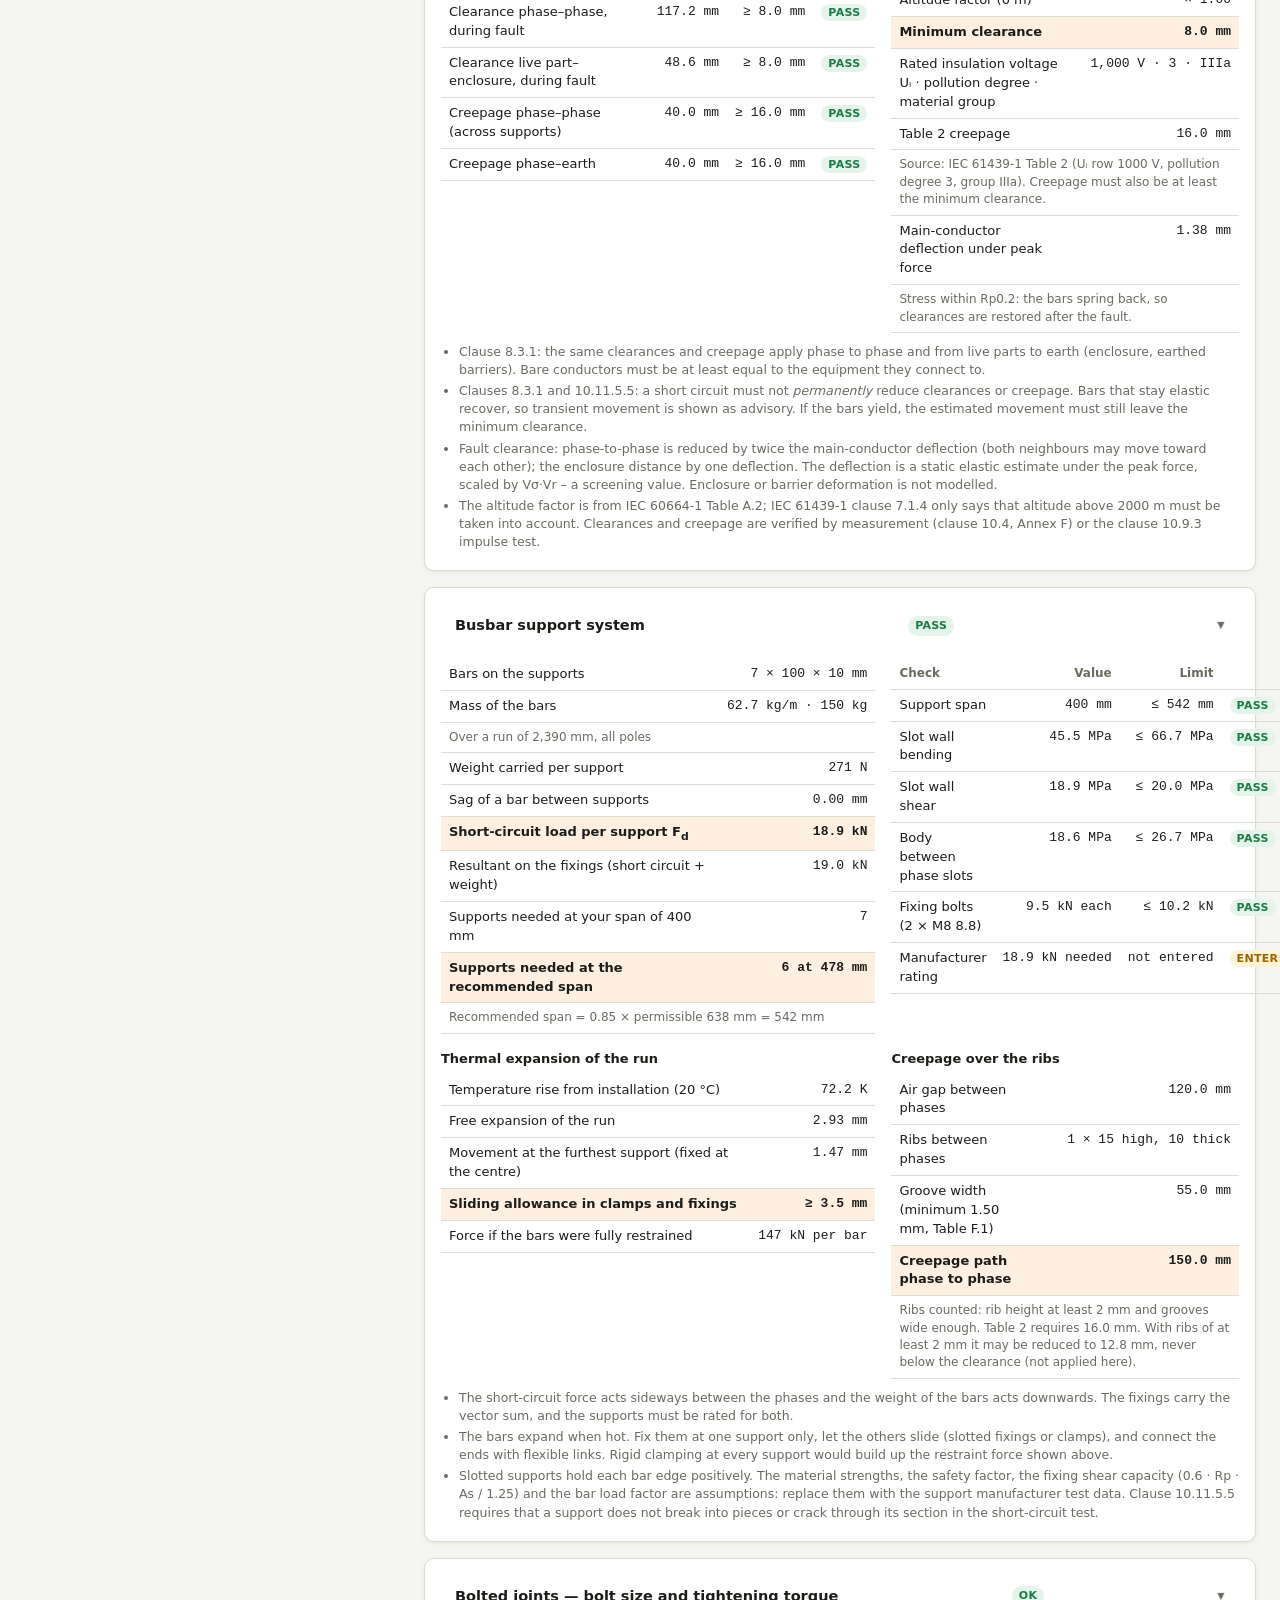
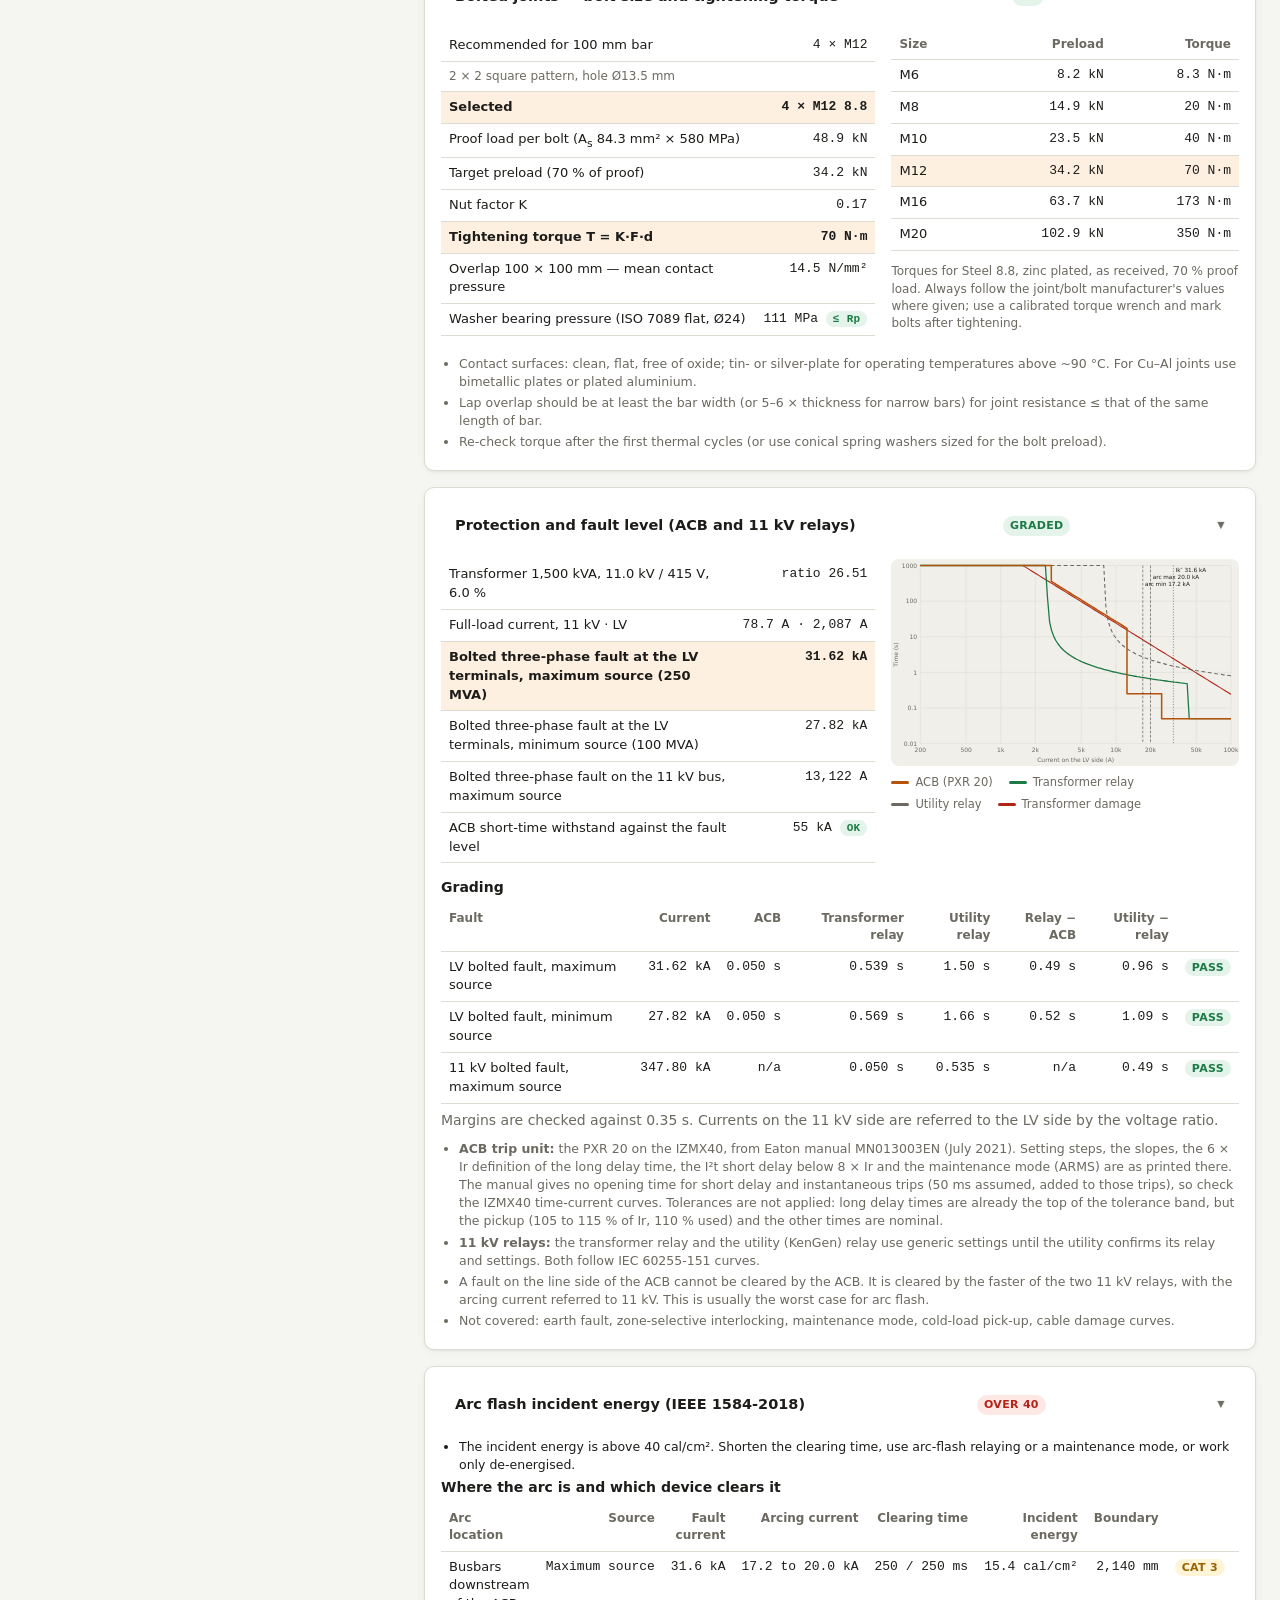
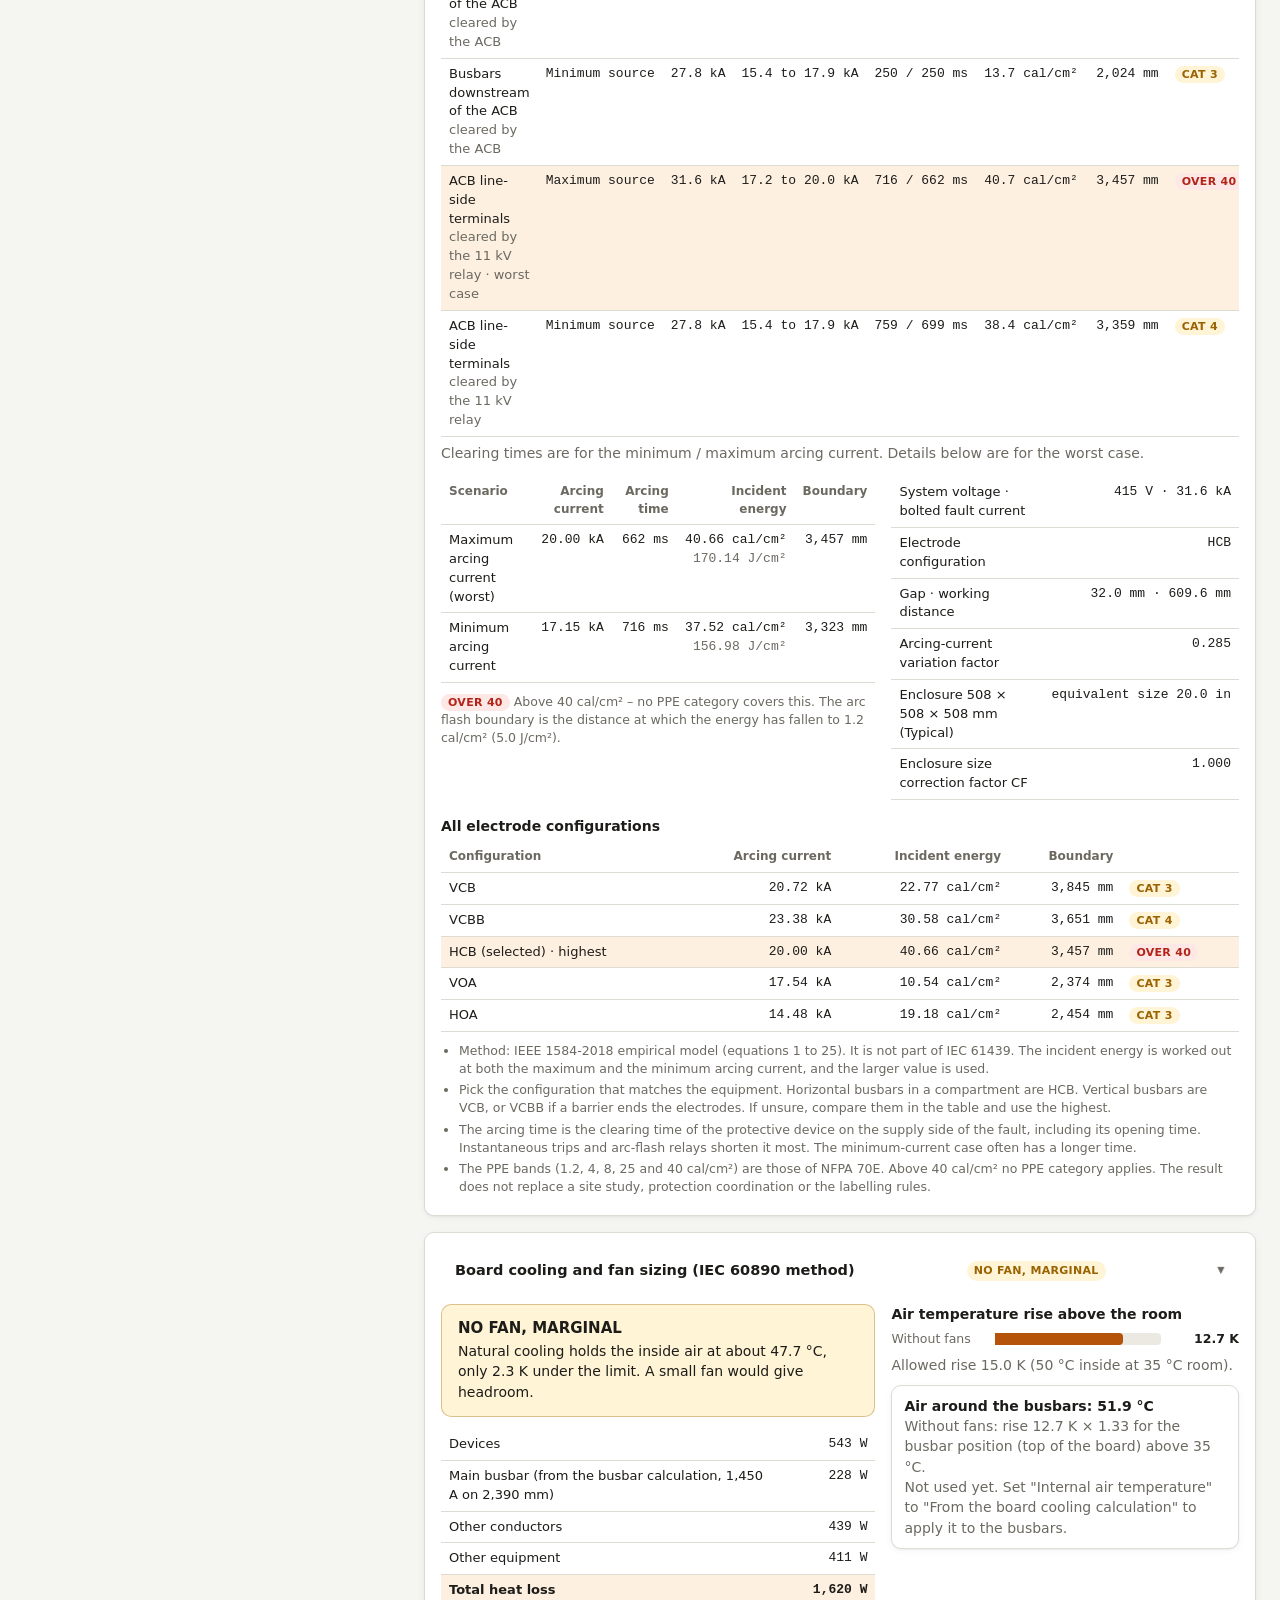
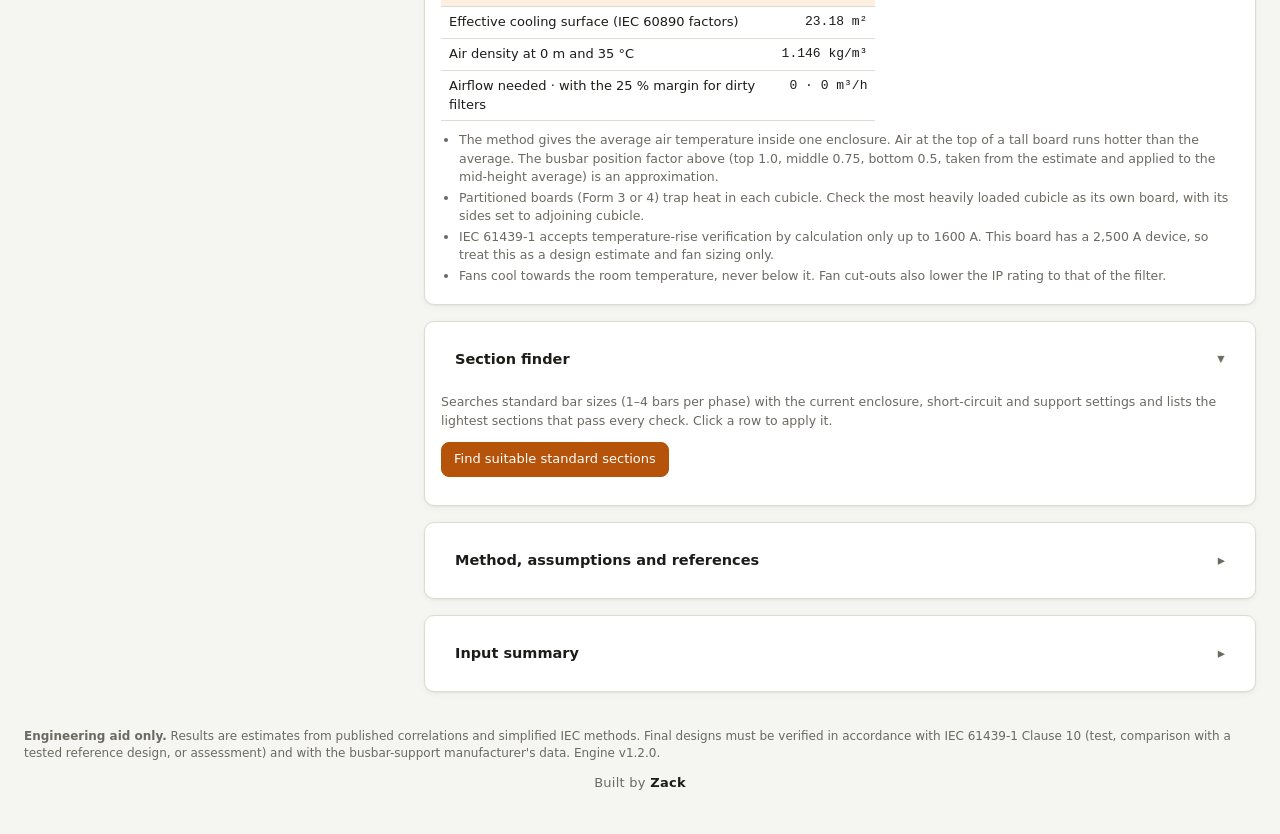
==== commit e0db53af: "Add "Built by Zack" credit to the footer Co-Authored-By: Claude Sonnet 5.5 <noreply@anthropic.com>" ====
--- a/index.html
+++ b/index.html
@@ -35,6 +35,7 @@
     <p><strong>Engineering aid only.</strong> Results are estimates from published correlations and simplified IEC methods. Final designs must be
       verified in accordance with IEC 61439-1 Clause 10 (test, comparison with a tested reference design, or assessment) and with the
       busbar-support manufacturer's data. <span id="version"></span></p>
+    <p class="byline">Built by <strong>Zack</strong></p>
   </footer>
 
   <div id="toast" class="toast" role="status" hidden></div>
--- a/css/styles.css
+++ b/css/styles.css
@@ -234,3 +234,7 @@
 .barrow .track { position: relative; height: 12px; background: var(--bar-track); border-radius: 4px; }
 .barrow .fill { position: absolute; inset: 0 auto 0 0; background: var(--accent); border-radius: 0 4px 4px 0; min-width: 2px; }
 .barrow .fill.over { background: var(--bad); }
+
+/* footer credit */
+.foot .byline { margin-top: 10px; text-align: center; font-size: 13px; color: var(--muted); letter-spacing: .02em; }
+.foot .byline strong { color: var(--text); font-weight: 600; }
